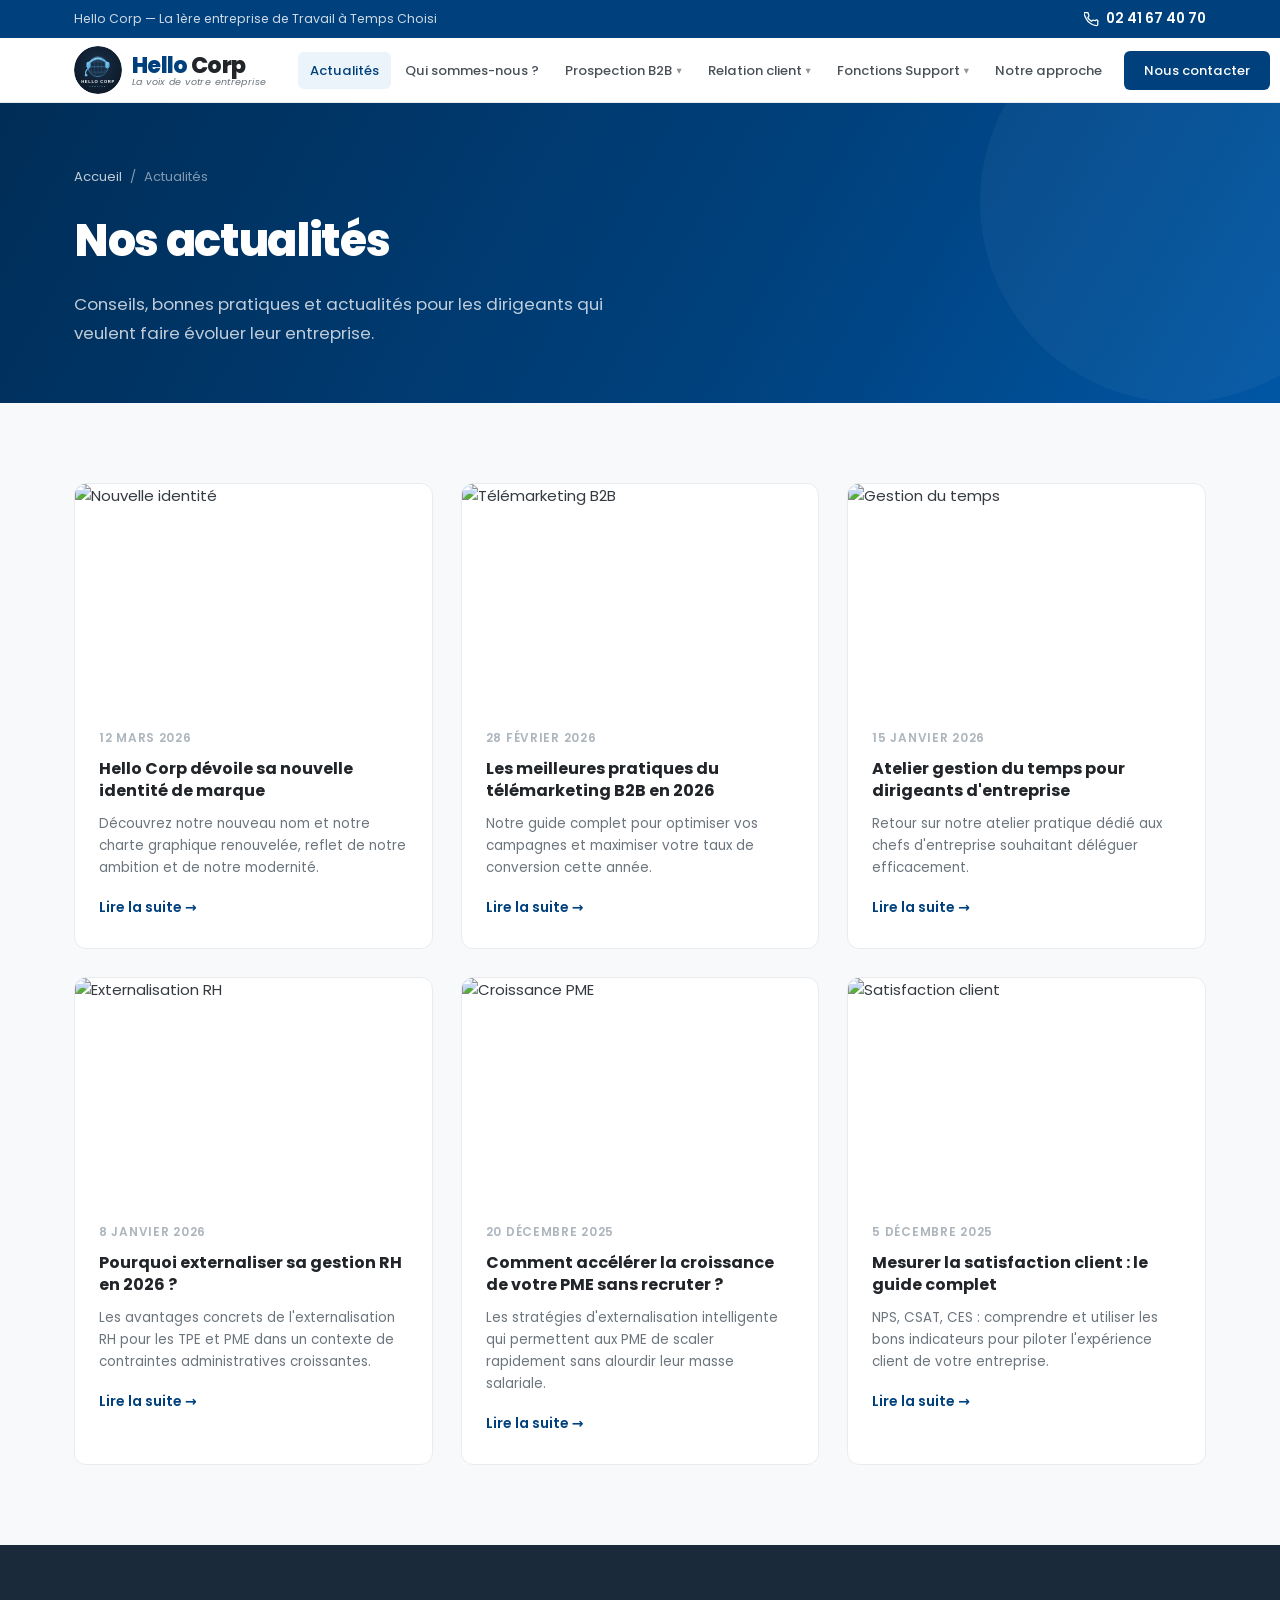
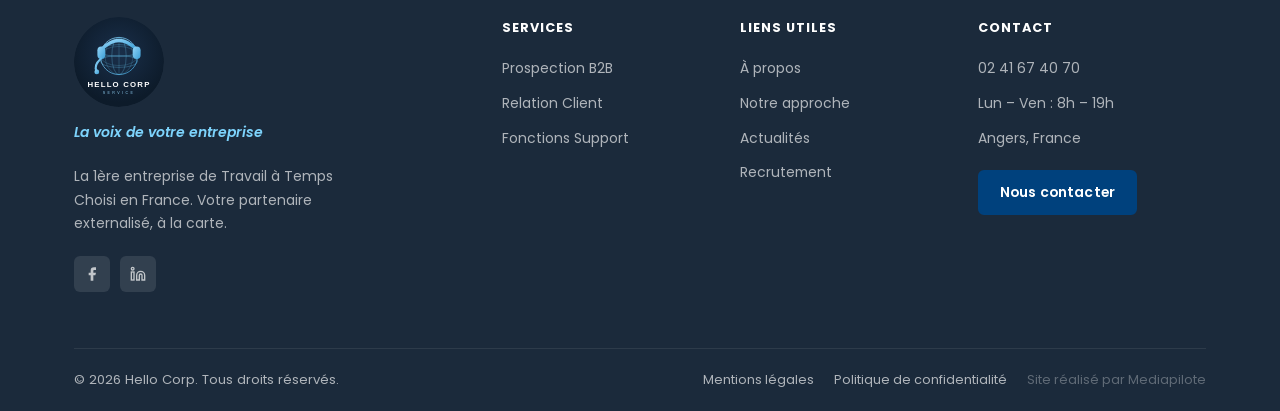
==== actualites.html @ 3def25ae "Add logo, favicon and slogan throughout the site" ====
<!DOCTYPE html>
<html lang="fr">
<head>
  <meta charset="UTF-8" /><meta name="viewport" content="width=device-width, initial-scale=1.0" />
  <title>Actualités — Hello Corp</title>
  <link rel="preconnect" href="https://fonts.googleapis.com" />
  <link rel="preconnect" href="https://fonts.gstatic.com" crossorigin />
  <link href="https://fonts.googleapis.com/css2?family=Poppins:wght@400;500;600;700;800&display=swap" rel="stylesheet" />
  <link rel="icon" href="assets/favicon.svg" type="image/svg+xml" />
  <link rel="stylesheet" href="style.css" /><link rel="stylesheet" href="pages.css" />
</head>
<body>
  <div id="nav-root"></div>

  <section class="page-hero">
    <div class="container">
      <div class="breadcrumb"><a href="index.html">Accueil</a> <span>/</span> <span>Actualités</span></div>
      <h1>Nos actualités</h1>
      <p>Conseils, bonnes pratiques et actualités pour les dirigeants qui veulent faire évoluer leur entreprise.</p>
    </div>
  </section>

  <section class="news-page">
    <div class="container">
      <div class="news-page-grid">

        <article class="news-card">
          <a href="#" class="news-card-img-wrap">
            <img src="https://images.unsplash.com/photo-1557804506-669a67965ba0?auto=format&fit=crop&w=630&h=400&q=80" alt="Nouvelle identité" />
          </a>
          <div class="news-card-body">
            <span class="news-date">12 mars 2026</span>
            <h3><a href="#">Hello Corp dévoile sa nouvelle identité de marque</a></h3>
            <p>Découvrez notre nouveau nom et notre charte graphique renouvelée, reflet de notre ambition et de notre modernité.</p>
            <a href="#" class="link-more">Lire la suite →</a>
          </div>
        </article>

        <article class="news-card">
          <a href="#" class="news-card-img-wrap">
            <img src="https://images.unsplash.com/photo-1556761175-4b46a572b786?auto=format&fit=crop&w=630&h=400&q=80" alt="Télémarketing B2B" />
          </a>
          <div class="news-card-body">
            <span class="news-date">28 février 2026</span>
            <h3><a href="#">Les meilleures pratiques du télémarketing B2B en 2026</a></h3>
            <p>Notre guide complet pour optimiser vos campagnes et maximiser votre taux de conversion cette année.</p>
            <a href="#" class="link-more">Lire la suite →</a>
          </div>
        </article>

        <article class="news-card">
          <a href="#" class="news-card-img-wrap">
            <img src="https://images.unsplash.com/photo-1434030216411-0b793f4b4173?auto=format&fit=crop&w=630&h=400&q=80" alt="Gestion du temps" />
          </a>
          <div class="news-card-body">
            <span class="news-date">15 janvier 2026</span>
            <h3><a href="#">Atelier gestion du temps pour dirigeants d'entreprise</a></h3>
            <p>Retour sur notre atelier pratique dédié aux chefs d'entreprise souhaitant déléguer efficacement.</p>
            <a href="#" class="link-more">Lire la suite →</a>
          </div>
        </article>

        <article class="news-card">
          <a href="#" class="news-card-img-wrap">
            <img src="https://images.unsplash.com/photo-1542744173-8e7e53415bb0?auto=format&fit=crop&w=630&h=400&q=80" alt="Externalisation RH" />
          </a>
          <div class="news-card-body">
            <span class="news-date">8 janvier 2026</span>
            <h3><a href="#">Pourquoi externaliser sa gestion RH en 2026 ?</a></h3>
            <p>Les avantages concrets de l'externalisation RH pour les TPE et PME dans un contexte de contraintes administratives croissantes.</p>
            <a href="#" class="link-more">Lire la suite →</a>
          </div>
        </article>

        <article class="news-card">
          <a href="#" class="news-card-img-wrap">
            <img src="https://images.unsplash.com/photo-1460925895917-afdab827c52f?auto=format&fit=crop&w=630&h=400&q=80" alt="Croissance PME" />
          </a>
          <div class="news-card-body">
            <span class="news-date">20 décembre 2025</span>
            <h3><a href="#">Comment accélérer la croissance de votre PME sans recruter ?</a></h3>
            <p>Les stratégies d'externalisation intelligente qui permettent aux PME de scaler rapidement sans alourdir leur masse salariale.</p>
            <a href="#" class="link-more">Lire la suite →</a>
          </div>
        </article>

        <article class="news-card">
          <a href="#" class="news-card-img-wrap">
            <img src="https://images.unsplash.com/photo-1551288049-bebda4e38f71?auto=format&fit=crop&w=630&h=400&q=80" alt="Satisfaction client" />
          </a>
          <div class="news-card-body">
            <span class="news-date">5 décembre 2025</span>
            <h3><a href="#">Mesurer la satisfaction client : le guide complet</a></h3>
            <p>NPS, CSAT, CES : comprendre et utiliser les bons indicateurs pour piloter l'expérience client de votre entreprise.</p>
            <a href="#" class="link-more">Lire la suite →</a>
          </div>
        </article>

      </div>
    </div>
  </section>

  <div id="footer-root"></div>
  <script src="shared.js"></script><script src="main.js"></script>
</body>
</html>
---- style.css ----
/* ============================================================
   RESET & BASE
   ============================================================ */
*, *::before, *::after { box-sizing: border-box; margin: 0; padding: 0; }

:root {
  --blue:        #00417D;
  --blue-light:  #0056A4;
  --blue-dark:   #002D57;
  --blue-bg:     #EBF3FB;
  --orange:      #E87722;
  --orange-light:#FFF3E8;
  --yellow:      #F5B800;
  --yellow-light:#FFFAEB;
  --white:       #FFFFFF;
  --gray-50:     #F8F9FA;
  --gray-100:    #F1F3F5;
  --gray-200:    #E9ECEF;
  --gray-300:    #DEE2E6;
  --gray-400:    #ADB5BD;
  --gray-500:    #6C757D;
  --gray-600:    #495057;
  --gray-700:    #343A40;
  --gray-900:    #212529;
  --footer-bg:   #1B2A3B;

  --font: 'Poppins', system-ui, -apple-system, sans-serif;
  --radius:  6px;
  --radius-lg: 12px;
  --shadow-sm: 0 2px 8px rgba(0,0,0,.08);
  --shadow-md: 0 4px 20px rgba(0,0,0,.10);
  --shadow-lg: 0 8px 32px rgba(0,0,0,.12);
  --transition: 0.22s ease;
}

html { scroll-behavior: smooth; }

body {
  font-family: var(--font);
  font-size: 15px;
  line-height: 1.65;
  color: var(--gray-700);
  background: var(--white);
  overflow-x: hidden;
}

a { text-decoration: none; color: inherit; }
ul { list-style: none; }
img { display: block; max-width: 100%; height: auto; }

.container {
  max-width: 1180px;
  margin: 0 auto;
  padding: 0 24px;
}

/* ============================================================
   BUTTONS
   ============================================================ */
.btn {
  display: inline-flex;
  align-items: center;
  justify-content: center;
  padding: 12px 28px;
  border-radius: var(--radius);
  font-family: var(--font);
  font-size: 0.9rem;
  font-weight: 600;
  border: 2px solid transparent;
  cursor: pointer;
  transition: all var(--transition);
  white-space: nowrap;
  letter-spacing: 0.01em;
}

.btn-primary {
  background: var(--blue);
  color: var(--white);
  border-color: var(--blue);
}
.btn-primary:hover {
  background: var(--blue-light);
  border-color: var(--blue-light);
  transform: translateY(-1px);
  box-shadow: 0 4px 16px rgba(0,65,125,.3);
}

.btn-outline {
  background: transparent;
  color: var(--blue);
  border-color: var(--blue);
}
.btn-outline:hover {
  background: var(--blue);
  color: var(--white);
}

.btn-full { width: 100%; }

.link-more {
  display: inline-flex;
  align-items: center;
  gap: 4px;
  font-size: 0.875rem;
  font-weight: 600;
  color: var(--blue);
  transition: gap var(--transition), color var(--transition);
}
.link-more:hover { gap: 8px; color: var(--blue-light); }

/* ============================================================
   SECTION COMMONS
   ============================================================ */
.section-header {
  text-align: center;
  margin-bottom: 56px;
}
.section-header h2 {
  font-size: clamp(1.6rem, 3.5vw, 2.2rem);
  font-weight: 700;
  color: var(--gray-900);
  margin-bottom: 12px;
  letter-spacing: -0.02em;
}
.section-header p {
  color: var(--gray-500);
  font-size: 1rem;
  max-width: 520px;
  margin: 0 auto;
}

.section-header--row {
  display: flex;
  align-items: center;
  justify-content: space-between;
  text-align: left;
  margin-bottom: 40px;
}
.section-header--row h2 { margin-bottom: 0; }

.section-tag {
  display: inline-block;
  font-size: 0.72rem;
  font-weight: 700;
  letter-spacing: 0.1em;
  text-transform: uppercase;
  color: var(--blue);
  background: var(--blue-bg);
  padding: 4px 12px;
  border-radius: 30px;
  margin-bottom: 12px;
}

/* ============================================================
   HEADER
   ============================================================ */
.header {
  position: sticky;
  top: 0;
  z-index: 1000;
  background: var(--white);
  box-shadow: 0 1px 0 var(--gray-200);
}

.header-top {
  background: var(--blue);
  padding: 8px 0;
}
.header-top-inner {
  display: flex;
  align-items: center;
  justify-content: space-between;
}
.header-tagline {
  font-size: 0.78rem;
  color: rgba(255,255,255,.8);
  font-weight: 400;
}
.header-phone {
  display: flex;
  align-items: center;
  gap: 7px;
  font-size: 0.85rem;
  font-weight: 600;
  color: var(--white);
  transition: opacity var(--transition);
}
.header-phone:hover { opacity: 0.85; }
.header-phone svg { width: 15px; height: 15px; }

.navbar { background: var(--white); }
.nav-inner {
  display: flex;
  align-items: center;
  height: 64px;
  gap: 32px;
}

.logo {
  font-size: 1.55rem;
  font-weight: 800;
  letter-spacing: -0.03em;
  flex-shrink: 0;
}
.logo-with-img { display: flex; align-items: center; gap: 10px; }
.logo-img { height: 48px; width: auto; border-radius: 50%; }
.logo-text { display: flex; flex-direction: column; line-height: 1.1; }
.logo-name { font-size: 1.4rem; font-weight: 800; letter-spacing: -0.03em; }
.logo-slogan { font-size: 0.6rem; color: var(--gray-500); letter-spacing: 0.04em; font-weight: 400; font-style: italic; }
.logo-add  { color: var(--blue); }
.logo-ecom { color: var(--gray-900); }

.nav-links {
  display: flex;
  align-items: center;
  gap: 2px;
  flex: 1;
}

.nav-links > li {
  position: relative;
}

.nav-links > li > a {
  display: flex;
  align-items: center;
  gap: 4px;
  padding: 8px 12px;
  font-size: 0.82rem;
  font-weight: 500;
  color: var(--gray-600);
  border-radius: var(--radius);
  transition: color var(--transition), background var(--transition);
  white-space: nowrap;
}
.nav-links > li > a:hover,
.nav-links > li:hover > a {
  color: var(--blue);
  background: var(--blue-bg);
}

.caret {
  font-size: 0.65rem;
  opacity: 0.6;
  display: inline-block;
  transition: transform var(--transition);
}

/* Dropdown — contrôlé par JS (.open) */
.dropdown {
  position: absolute;
  top: calc(100% + 8px);
  left: 0;
  background: var(--white);
  border: 1px solid var(--gray-200);
  border-radius: var(--radius-lg);
  box-shadow: var(--shadow-lg);
  min-width: 220px;
  padding: 8px 0;
  opacity: 0;
  visibility: hidden;
  transform: translateY(8px);
  transition: opacity var(--transition), transform var(--transition), visibility var(--transition);
  z-index: 200;
  pointer-events: none;
}

.has-dropdown.open .dropdown {
  opacity: 1;
  visibility: visible;
  transform: translateY(0);
  pointer-events: all;
}

.has-dropdown.open > a {
  color: var(--blue);
  background: var(--blue-bg);
}

.dropdown li a {
  display: block;
  padding: 10px 20px;
  font-size: 0.83rem;
  font-weight: 500;
  color: var(--gray-600);
  transition: color var(--transition), background var(--transition);
}
.dropdown li a:hover {
  color: var(--blue);
  background: var(--blue-bg);
}

.nav-cta {
  background: var(--blue) !important;
  color: var(--white) !important;
  padding: 9px 20px !important;
  border-radius: var(--radius) !important;
  margin-left: 8px;
}
.nav-cta:hover {
  background: var(--blue-light) !important;
  color: var(--white) !important;
}

.hamburger {
  display: none;
  flex-direction: column;
  gap: 5px;
  background: none;
  border: none;
  cursor: pointer;
  padding: 6px;
  margin-left: auto;
}
.hamburger span {
  display: block;
  width: 22px;
  height: 2px;
  background: var(--gray-700);
  border-radius: 2px;
  transition: all var(--transition);
}

/* ============================================================
   HERO
   ============================================================ */
.hero {
  position: relative;
  min-height: 520px;
  display: flex;
  align-items: center;
  overflow: hidden;
}

.hero-img {
  position: absolute;
  inset: 0;
  width: 100%;
  height: 100%;
  object-fit: cover;
  object-position: center top;
}

.hero-overlay {
  position: absolute;
  inset: 0;
  background: linear-gradient(
    105deg,
    rgba(0, 29, 58, 0.82) 0%,
    rgba(0, 65, 125, 0.72) 50%,
    rgba(0, 65, 125, 0.35) 100%
  );
}

.hero-content {
  position: relative;
  z-index: 1;
  padding: 80px 24px;
  max-width: 680px;
}
.hero-logo {
  width: 110px;
  height: 110px;
  border-radius: 50%;
  margin-bottom: 16px;
  filter: drop-shadow(0 0 24px rgba(96,184,224,0.45));
}
.hero-tagline {
  font-size: 1rem;
  font-weight: 600;
  color: #93d4f7;
  letter-spacing: 0.08em;
  text-transform: uppercase;
  margin-bottom: 12px;
  font-style: italic;
}

.hero-content h1 {
  font-size: clamp(2rem, 5vw, 3.2rem);
  font-weight: 800;
  color: var(--white);
  line-height: 1.15;
  margin-bottom: 20px;
  letter-spacing: -0.03em;
}
.hero-content h1 span {
  color: var(--yellow);
}

.hero-content p {
  font-size: 1.05rem;
  color: rgba(255,255,255,.82);
  line-height: 1.7;
  margin-bottom: 36px;
  max-width: 520px;
}

/* ============================================================
   SERVICES PRINCIPAUX — 3 colonnes
   ============================================================ */
.services-main {
  background: var(--white);
  padding: 72px 0;
  border-bottom: 1px solid var(--gray-200);
}

.services-main-grid {
  display: grid;
  grid-template-columns: repeat(3, 1fr);
  gap: 0;
  border: 1px solid var(--gray-200);
  border-radius: var(--radius-lg);
  overflow: hidden;
}

.service-main-card {
  padding: 40px 36px;
  background: var(--white);
  border-right: 1px solid var(--gray-200);
  transition: background var(--transition), box-shadow var(--transition);
}
.service-main-card:last-child { border-right: none; }
.service-main-card:hover { background: var(--gray-50); }

.service-main-icon {
  width: 60px;
  height: 60px;
  border-radius: 50%;
  display: flex;
  align-items: center;
  justify-content: center;
  margin-bottom: 20px;
}
.service-main-icon svg { width: 26px; height: 26px; }

.service-main-icon--blue  { background: var(--blue-bg);    color: var(--blue); }
.service-main-icon--orange{ background: var(--orange-light); color: var(--orange); }
.service-main-icon--yellow{ background: var(--yellow-light); color: #C59000; }

.service-main-card h3 {
  font-size: 1.15rem;
  font-weight: 700;
  color: var(--gray-900);
  margin-bottom: 10px;
}

.service-main-card p {
  font-size: 0.88rem;
  color: var(--gray-500);
  line-height: 1.7;
  margin-bottom: 20px;
}

/* ============================================================
   FONCTIONS SUPPORT — 6 cartes
   ============================================================ */
.support-section {
  background: var(--gray-50);
  padding: 80px 0;
}

.support-grid {
  display: grid;
  grid-template-columns: repeat(3, 1fr);
  gap: 24px;
}

.support-card {
  background: var(--white);
  border: 1px solid var(--gray-200);
  border-radius: var(--radius-lg);
  padding: 32px 28px;
  transition: all var(--transition);
}
.support-card:hover {
  border-color: var(--blue);
  box-shadow: var(--shadow-md);
  transform: translateY(-3px);
}

.support-icon {
  width: 48px;
  height: 48px;
  background: var(--blue-bg);
  border-radius: var(--radius);
  display: flex;
  align-items: center;
  justify-content: center;
  margin-bottom: 16px;
  color: var(--blue);
  transition: background var(--transition);
}
.support-card:hover .support-icon {
  background: var(--blue);
  color: var(--white);
}
.support-icon svg { width: 22px; height: 22px; }

.support-card h4 {
  font-size: 1rem;
  font-weight: 700;
  color: var(--gray-900);
  margin-bottom: 8px;
}

.support-card p {
  font-size: 0.85rem;
  color: var(--gray-500);
  line-height: 1.6;
  margin-bottom: 16px;
}

/* ============================================================
   STATS
   ============================================================ */
.stats-section {
  background: var(--blue);
  padding: 72px 0;
}

.stats-grid {
  display: grid;
  grid-template-columns: repeat(5, 1fr);
  gap: 1px;
  background: rgba(255,255,255,.15);
  border-radius: var(--radius-lg);
  overflow: hidden;
}

.stat-item {
  padding: 36px 20px;
  text-align: center;
  background: var(--blue);
  transition: background var(--transition);
}
.stat-item:hover { background: var(--blue-light); }

.stat-number {
  font-size: clamp(1.6rem, 3vw, 2.4rem);
  font-weight: 800;
  color: var(--white);
  letter-spacing: -0.03em;
  margin-bottom: 6px;
}

.stat-label {
  font-size: 0.78rem;
  color: rgba(255,255,255,.7);
  font-weight: 500;
  line-height: 1.4;
}

/* ============================================================
   APPROCHE + EXPERTISES
   ============================================================ */
.dual-section {
  background: var(--white);
  padding: 80px 0;
}

.dual-grid {
  display: grid;
  grid-template-columns: 1fr 1fr;
  gap: 40px;
}

.dual-card {
  border: 1px solid var(--gray-200);
  border-radius: var(--radius-lg);
  overflow: hidden;
  transition: box-shadow var(--transition);
}
.dual-card:hover { box-shadow: var(--shadow-lg); }

.dual-card-img {
  position: relative;
  height: 240px;
  overflow: hidden;
}
.dual-card-img img {
  width: 100%;
  height: 100%;
  object-fit: cover;
  transition: transform 0.5s ease;
}
.dual-card:hover .dual-card-img img { transform: scale(1.04); }
.dual-card-img-overlay {
  position: absolute;
  inset: 0;
  background: linear-gradient(to bottom, transparent 40%, rgba(0,29,58,.5) 100%);
}

.dual-card-body {
  padding: 36px 32px;
}

.dual-card-body h2 {
  font-size: 1.4rem;
  font-weight: 700;
  color: var(--gray-900);
  margin-bottom: 12px;
  letter-spacing: -0.02em;
}

.dual-card-body > p {
  font-size: 0.9rem;
  color: var(--gray-500);
  line-height: 1.7;
  margin-bottom: 24px;
}

.approach-list {
  margin-bottom: 28px;
  display: flex;
  flex-direction: column;
  gap: 10px;
}
.approach-list li {
  display: flex;
  align-items: flex-start;
  gap: 10px;
  font-size: 0.875rem;
  color: var(--gray-600);
  font-weight: 500;
}
.check {
  display: flex;
  align-items: center;
  justify-content: center;
  width: 20px;
  height: 20px;
  background: var(--blue);
  color: var(--white);
  border-radius: 50%;
  font-size: 0.65rem;
  font-weight: 700;
  flex-shrink: 0;
  margin-top: 1px;
}

/* ============================================================
   ACTUALITÉS
   ============================================================ */
.news-section {
  background: var(--gray-50);
  padding: 80px 0;
}

.news-grid {
  display: grid;
  grid-template-columns: repeat(3, 1fr);
  gap: 28px;
}

.news-card {
  background: var(--white);
  border-radius: var(--radius-lg);
  border: 1px solid var(--gray-200);
  overflow: hidden;
  transition: all var(--transition);
}
.news-card:hover {
  box-shadow: var(--shadow-lg);
  transform: translateY(-4px);
}

.news-card-img-wrap {
  display: block;
  overflow: hidden;
  height: 220px;
}
.news-card-img-wrap img {
  width: 100%;
  height: 100%;
  object-fit: cover;
  transition: transform 0.5s ease;
}
.news-card:hover .news-card-img-wrap img { transform: scale(1.05); }

.news-card-body {
  padding: 24px 24px 28px;
}

.news-date {
  font-size: 0.75rem;
  font-weight: 600;
  color: var(--gray-400);
  text-transform: uppercase;
  letter-spacing: 0.06em;
  display: block;
  margin-bottom: 10px;
}

.news-card-body h3 {
  font-size: 1rem;
  font-weight: 700;
  color: var(--gray-900);
  line-height: 1.4;
  margin-bottom: 10px;
}
.news-card-body h3 a:hover { color: var(--blue); }

.news-card-body p {
  font-size: 0.84rem;
  color: var(--gray-500);
  line-height: 1.65;
  margin-bottom: 16px;
}

/* ============================================================
   ILS NOUS FONT CONFIANCE
   ============================================================ */
.trust-section {
  background: var(--white);
  padding: 64px 0;
  border-top: 1px solid var(--gray-200);
  border-bottom: 1px solid var(--gray-200);
}

.trust-grid {
  display: flex;
  flex-wrap: wrap;
  justify-content: center;
  gap: 16px;
}

.trust-badge {
  padding: 12px 28px;
  border: 2px solid var(--gray-200);
  border-radius: 40px;
  font-size: 0.9rem;
  font-weight: 600;
  color: var(--gray-600);
  background: var(--gray-50);
  transition: all var(--transition);
}
.trust-badge:hover {
  border-color: var(--blue);
  color: var(--blue);
  background: var(--blue-bg);
}

/* ============================================================
   CONTACT
   ============================================================ */
.contact-section {
  background: var(--gray-50);
  padding: 80px 0;
}

.contact-grid {
  display: grid;
  grid-template-columns: 1fr 1.5fr;
  gap: 64px;
  align-items: start;
}

.contact-left h2 {
  font-size: 1.9rem;
  font-weight: 700;
  color: var(--gray-900);
  margin-bottom: 14px;
  letter-spacing: -0.02em;
}
.contact-left > p {
  font-size: 0.92rem;
  color: var(--gray-500);
  line-height: 1.7;
  margin-bottom: 36px;
}

.contact-info-list {
  display: flex;
  flex-direction: column;
  gap: 20px;
}

.contact-info-item {
  display: flex;
  align-items: flex-start;
  gap: 14px;
}

.contact-info-icon {
  width: 40px;
  height: 40px;
  background: var(--blue-bg);
  border-radius: var(--radius);
  display: flex;
  align-items: center;
  justify-content: center;
  color: var(--blue);
  flex-shrink: 0;
}
.contact-info-icon svg { width: 18px; height: 18px; }

.contact-info-item strong {
  display: block;
  font-size: 0.78rem;
  font-weight: 700;
  text-transform: uppercase;
  letter-spacing: 0.06em;
  color: var(--gray-400);
  margin-bottom: 2px;
}
.contact-info-item a,
.contact-info-item span {
  font-size: 0.95rem;
  color: var(--gray-700);
  font-weight: 500;
}
.contact-info-item a:hover { color: var(--blue); }

/* FORM */
.contact-form {
  background: var(--white);
  border: 1px solid var(--gray-200);
  border-radius: var(--radius-lg);
  padding: 40px 36px;
  box-shadow: var(--shadow-sm);
}

.form-row {
  display: grid;
  grid-template-columns: 1fr 1fr;
  gap: 16px;
}

.form-group {
  display: flex;
  flex-direction: column;
  gap: 6px;
  margin-bottom: 18px;
}

.form-group label {
  font-size: 0.82rem;
  font-weight: 600;
  color: var(--gray-700);
}

.form-group input,
.form-group select,
.form-group textarea {
  padding: 11px 14px;
  border: 1.5px solid var(--gray-200);
  border-radius: var(--radius);
  font-family: var(--font);
  font-size: 0.9rem;
  color: var(--gray-700);
  background: var(--white);
  outline: none;
  transition: border-color var(--transition), box-shadow var(--transition);
}
.form-group input:focus,
.form-group select:focus,
.form-group textarea:focus {
  border-color: var(--blue);
  box-shadow: 0 0 0 3px rgba(0,65,125,.08);
}
.form-group input::placeholder,
.form-group textarea::placeholder { color: var(--gray-400); }
.form-group textarea { resize: vertical; min-height: 110px; }

/* ============================================================
   FOOTER
   ============================================================ */
.footer {
  background: var(--footer-bg);
  padding: 72px 0 0;
  color: rgba(255,255,255,.65);
}

.footer-grid {
  display: grid;
  grid-template-columns: 2fr 1fr 1fr 1.2fr;
  gap: 48px;
  margin-bottom: 56px;
}

.footer-logo {
  font-size: 1.5rem;
  font-weight: 800;
  letter-spacing: -0.03em;
  margin-bottom: 14px;
}
.footer-logo-img { height: 90px; width: auto; border-radius: 50%; margin-bottom: 10px; }
.footer-slogan { font-size: 1rem; font-weight: 600; color: #7dd3fc; margin-bottom: 6px; font-style: italic; }
.footer .logo-add  { color: #5BA4E0; }
.footer .logo-ecom { color: var(--white); }

.footer-brand p {
  font-size: 0.875rem;
  line-height: 1.7;
  margin-bottom: 20px;
  max-width: 260px;
}

.footer-social {
  display: flex;
  gap: 10px;
}
.footer-social a {
  width: 36px; height: 36px;
  background: rgba(255,255,255,.1);
  border-radius: var(--radius);
  display: flex;
  align-items: center;
  justify-content: center;
  color: rgba(255,255,255,.7);
  transition: all var(--transition);
}
.footer-social a:hover {
  background: var(--blue);
  color: var(--white);
}
.footer-social svg { width: 16px; height: 16px; }

.footer-col h4 {
  font-size: 0.8rem;
  font-weight: 700;
  text-transform: uppercase;
  letter-spacing: 0.08em;
  color: var(--white);
  margin-bottom: 18px;
}
.footer-col ul {
  display: flex;
  flex-direction: column;
  gap: 10px;
}
.footer-col a,
.footer-col span {
  font-size: 0.87rem;
  transition: color var(--transition);
}
.footer-col a:hover { color: var(--white); }

.footer-btn {
  margin-top: 20px;
  font-size: 0.82rem;
  padding: 9px 20px;
}

.footer-bottom {
  border-top: 1px solid rgba(255,255,255,.08);
  padding: 20px 0;
  display: flex;
  align-items: center;
  justify-content: space-between;
  gap: 16px;
  flex-wrap: wrap;
}
.footer-bottom p { font-size: 0.82rem; }

.footer-legal {
  display: flex;
  align-items: center;
  gap: 20px;
  font-size: 0.8rem;
}
.footer-legal a:hover { color: var(--white); }
.footer-legal span { color: rgba(255,255,255,.3); }

/* ============================================================
   ANIMATIONS
   ============================================================ */
.reveal {
  opacity: 0;
  transform: translateY(24px);
  transition: opacity 0.55s ease, transform 0.55s ease;
}
.reveal.in {
  opacity: 1;
  transform: translateY(0);
}

/* ============================================================
   RESPONSIVE
   ============================================================ */
@media (max-width: 1024px) {
  .stats-grid { grid-template-columns: repeat(3, 1fr); }
  .footer-grid { grid-template-columns: 1fr 1fr; gap: 32px; }
}

@media (max-width: 900px) {
  .dual-grid { grid-template-columns: 1fr; }
  .contact-grid { grid-template-columns: 1fr; gap: 40px; }
}

@media (max-width: 768px) {
  /* Mobile nav */
  .nav-links {
    display: none;
    position: absolute;
    top: 100%;
    left: 0; right: 0;
    background: var(--white);
    flex-direction: column;
    align-items: flex-start;
    padding: 16px 0;
    border-top: 1px solid var(--gray-200);
    box-shadow: var(--shadow-lg);
    gap: 0;
  }
  .nav-links.open { display: flex; }
  .nav-links > li { width: 100%; }
  .nav-links > li > a { border-radius: 0; padding: 12px 24px; font-size: 0.9rem; }
  .nav-cta { border-radius: 0 !important; margin-left: 0 !important; width: 100%; }
  /* Dropdown mobile — accordion */
  .dropdown {
    position: static;
    opacity: 1;
    visibility: visible;
    transform: none;
    box-shadow: none;
    border: none;
    border-top: 1px solid var(--gray-100);
    border-radius: 0;
    padding: 0;
    max-height: 0;
    overflow: hidden;
    pointer-events: none;
    transition: max-height 0.3s ease;
  }
  .has-dropdown.open .dropdown {
    max-height: 400px;
    pointer-events: all;
  }
  .dropdown li a {
    padding: 10px 24px 10px 44px;
    font-size: 0.85rem;
    background: var(--gray-50);
  }
  .dropdown li a:hover { background: var(--blue-bg); }
  .hamburger { display: flex; }
  .navbar { position: relative; }

  .hero-content h1 { font-size: 2rem; }
  .services-main-grid { grid-template-columns: 1fr; }
  .service-main-card { border-right: none; border-bottom: 1px solid var(--gray-200); }
  .service-main-card:last-child { border-bottom: none; }
  .support-grid { grid-template-columns: 1fr 1fr; }
  .news-grid { grid-template-columns: 1fr; }
  .stats-grid { grid-template-columns: 1fr 1fr; }
  .form-row { grid-template-columns: 1fr; }
  .contact-form { padding: 28px 20px; }
  .footer-grid { grid-template-columns: 1fr; }
  .footer-bottom { flex-direction: column; text-align: center; }
  .section-header--row { flex-direction: column; align-items: flex-start; gap: 8px; }
  .header-top-inner { flex-direction: column; gap: 4px; text-align: center; }
}

@media (max-width: 480px) {
  .support-grid { grid-template-columns: 1fr; }
  .stats-grid { grid-template-columns: 1fr; }
  .hero-content h1 { font-size: 1.75rem; }
}
---- pages.css ----
/* ============================================================
   STYLES COMMUNS AUX PAGES INTERNES
   ============================================================ */

/* Breadcrumb */
.breadcrumb {
  font-size: 0.82rem;
  color: rgba(255,255,255,.6);
  margin-bottom: 16px;
  display: flex;
  align-items: center;
  gap: 8px;
  flex-wrap: wrap;
}
.breadcrumb a { color: rgba(255,255,255,.75); transition: color .2s; }
.breadcrumb a:hover { color: #fff; }
.breadcrumb span { color: rgba(255,255,255,.5); }

/* Page Hero */
.page-hero {
  background: linear-gradient(120deg, #002D57 0%, #00417D 60%, #0056A4 100%);
  padding: 64px 0 56px;
  position: relative;
  overflow: hidden;
}
.page-hero::after {
  content: '';
  position: absolute;
  right: -100px; top: -100px;
  width: 400px; height: 400px;
  border-radius: 50%;
  background: rgba(255,255,255,.04);
}
.page-hero h1 {
  font-size: clamp(1.8rem, 4vw, 2.8rem);
  font-weight: 800;
  color: #fff;
  letter-spacing: -0.03em;
  margin-bottom: 12px;
}
.page-hero p {
  font-size: 1.05rem;
  color: rgba(255,255,255,.75);
  max-width: 580px;
  line-height: 1.7;
}

/* Service detail sections */
.service-detail {
  padding: 80px 0;
  border-bottom: 1px solid var(--gray-200);
}
.service-detail:nth-child(even) { background: var(--gray-50); }
.service-detail:last-of-type { border-bottom: none; }

.service-detail-grid {
  display: grid;
  grid-template-columns: 1fr 1fr;
  gap: 64px;
  align-items: center;
}
.service-detail-grid.reverse { direction: rtl; }
.service-detail-grid.reverse > * { direction: ltr; }

.service-detail-img {
  border-radius: var(--radius-lg);
  overflow: hidden;
  box-shadow: var(--shadow-lg);
  height: 320px;
}
.service-detail-img img {
  width: 100%;
  height: 100%;
  object-fit: cover;
}

.service-detail-tag {
  display: inline-flex;
  align-items: center;
  gap: 6px;
  font-size: 0.72rem;
  font-weight: 700;
  letter-spacing: 0.1em;
  text-transform: uppercase;
  color: var(--blue);
  background: var(--blue-bg);
  padding: 4px 12px;
  border-radius: 30px;
  margin-bottom: 14px;
}

.service-detail-body h2 {
  font-size: clamp(1.4rem, 3vw, 1.9rem);
  font-weight: 700;
  color: var(--gray-900);
  margin-bottom: 14px;
  letter-spacing: -0.02em;
}
.service-detail-body > p {
  color: var(--gray-500);
  line-height: 1.75;
  font-size: 0.95rem;
  margin-bottom: 24px;
}

.benefits-list {
  display: flex;
  flex-direction: column;
  gap: 12px;
  margin-bottom: 28px;
}
.benefit-item {
  display: flex;
  align-items: flex-start;
  gap: 12px;
}
.benefit-check {
  width: 22px; height: 22px;
  background: var(--blue);
  color: #fff;
  border-radius: 50%;
  display: flex;
  align-items: center;
  justify-content: center;
  font-size: 0.65rem;
  font-weight: 700;
  flex-shrink: 0;
  margin-top: 1px;
}
.benefit-item span {
  font-size: 0.9rem;
  color: var(--gray-600);
  font-weight: 500;
  line-height: 1.5;
}

/* Page CTA */
.page-cta {
  background: var(--blue);
  padding: 72px 0;
  text-align: center;
}
.page-cta h2 {
  font-size: clamp(1.6rem, 3vw, 2.2rem);
  font-weight: 800;
  color: #fff;
  margin-bottom: 12px;
  letter-spacing: -0.02em;
}
.page-cta p {
  color: rgba(255,255,255,.75);
  font-size: 1rem;
  margin-bottom: 32px;
}
.page-cta .cta-actions {
  display: flex;
  justify-content: center;
  gap: 16px;
  flex-wrap: wrap;
}

/* Who we are page */
.about-section { padding: 80px 0; }
.about-grid {
  display: grid;
  grid-template-columns: 1fr 1fr;
  gap: 64px;
  align-items: center;
}
.about-img {
  border-radius: var(--radius-lg);
  overflow: hidden;
  height: 420px;
  box-shadow: var(--shadow-lg);
}
.about-img img { width: 100%; height: 100%; object-fit: cover; }

.values-grid {
  display: grid;
  grid-template-columns: 1fr 1fr;
  gap: 24px;
  margin-top: 64px;
}
.value-card {
  background: var(--white);
  border: 1px solid var(--gray-200);
  border-radius: var(--radius-lg);
  padding: 28px;
  transition: all .22s ease;
}
.value-card:hover { box-shadow: var(--shadow-md); transform: translateY(-3px); border-color: var(--blue); }
.value-icon { font-size: 2rem; margin-bottom: 12px; }
.value-card h3 { font-size: 1rem; font-weight: 700; color: var(--gray-900); margin-bottom: 8px; }
.value-card p { font-size: 0.875rem; color: var(--gray-500); line-height: 1.6; }

/* News page */
.news-page { padding: 80px 0; background: var(--gray-50); }
.news-page-grid {
  display: grid;
  grid-template-columns: repeat(3, 1fr);
  gap: 28px;
}

/* Responsive */
@media (max-width: 900px) {
  .service-detail-grid,
  .service-detail-grid.reverse,
  .about-grid { grid-template-columns: 1fr; direction: ltr; gap: 36px; }
  .service-detail-img { height: 240px; }
}
@media (max-width: 768px) {
  .news-page-grid { grid-template-columns: 1fr; }
  .values-grid { grid-template-columns: 1fr; }
  .page-cta .cta-actions { flex-direction: column; align-items: center; }
}
@media (max-width: 480px) {
  .news-page-grid { grid-template-columns: 1fr; }
}
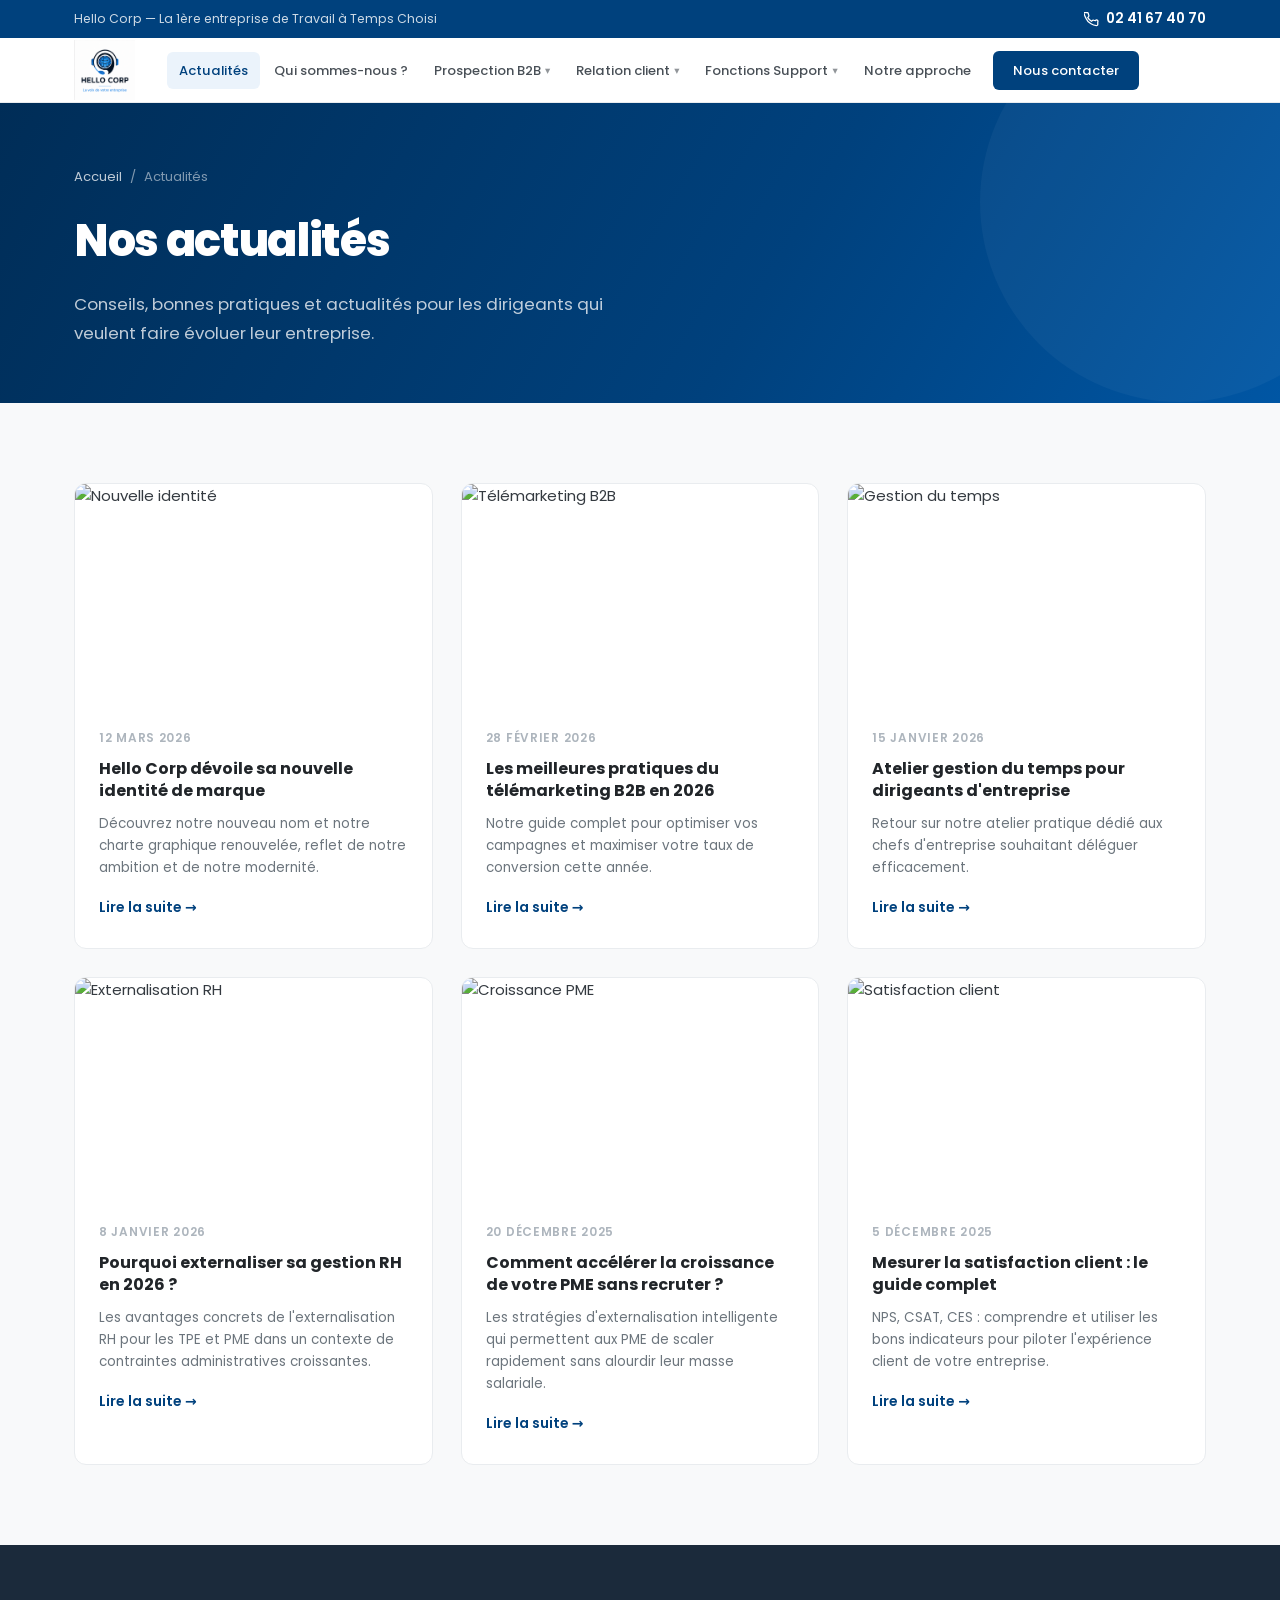
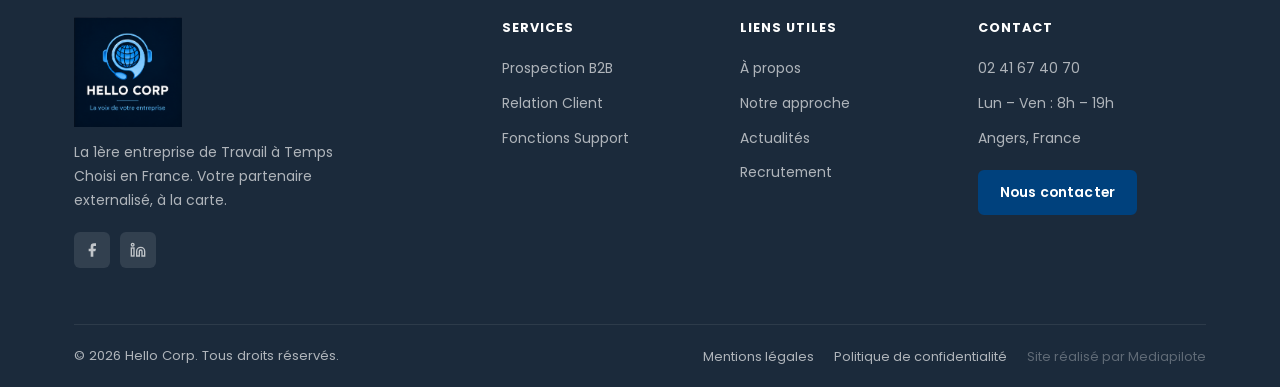
==== commit 9d7995ba: "Use real logo images throughout the site" ====
--- a/actualites.html
+++ b/actualites.html
@@ -6,7 +6,7 @@
   <link rel="preconnect" href="https://fonts.googleapis.com" />
   <link rel="preconnect" href="https://fonts.gstatic.com" crossorigin />
   <link href="https://fonts.googleapis.com/css2?family=Poppins:wght@400;500;600;700;800&display=swap" rel="stylesheet" />
-  <link rel="icon" href="assets/favicon.svg" type="image/svg+xml" />
+  <link rel="icon" href="assets/images/logo.png" type="image/png" />
   <link rel="stylesheet" href="style.css" /><link rel="stylesheet" href="pages.css" />
 </head>
 <body>
--- a/style.css
+++ b/style.css
@@ -202,11 +202,8 @@
   letter-spacing: -0.03em;
   flex-shrink: 0;
 }
-.logo-with-img { display: flex; align-items: center; gap: 10px; }
-.logo-img { height: 48px; width: auto; border-radius: 50%; }
-.logo-text { display: flex; flex-direction: column; line-height: 1.1; }
-.logo-name { font-size: 1.4rem; font-weight: 800; letter-spacing: -0.03em; }
-.logo-slogan { font-size: 0.6rem; color: var(--gray-500); letter-spacing: 0.04em; font-weight: 400; font-style: italic; }
+.logo-with-img { display: flex; align-items: center; }
+.logo-img { height: 60px; width: auto; }
 .logo-add  { color: var(--blue); }
 .logo-ecom { color: var(--gray-900); }
 
@@ -359,11 +356,10 @@
   max-width: 680px;
 }
 .hero-logo {
-  width: 110px;
-  height: 110px;
-  border-radius: 50%;
+  width: 130px;
+  height: auto;
   margin-bottom: 16px;
-  filter: drop-shadow(0 0 24px rgba(96,184,224,0.45));
+  filter: drop-shadow(0 0 24px rgba(96,184,224,0.5));
 }
 .hero-tagline {
   font-size: 1rem;
@@ -884,7 +880,7 @@
   letter-spacing: -0.03em;
   margin-bottom: 14px;
 }
-.footer-logo-img { height: 90px; width: auto; border-radius: 50%; margin-bottom: 10px; }
+.footer-logo-img { height: 110px; width: auto; margin-bottom: 10px; }
 .footer-slogan { font-size: 1rem; font-weight: 600; color: #7dd3fc; margin-bottom: 6px; font-style: italic; }
 .footer .logo-add  { color: #5BA4E0; }
 .footer .logo-ecom { color: var(--white); }
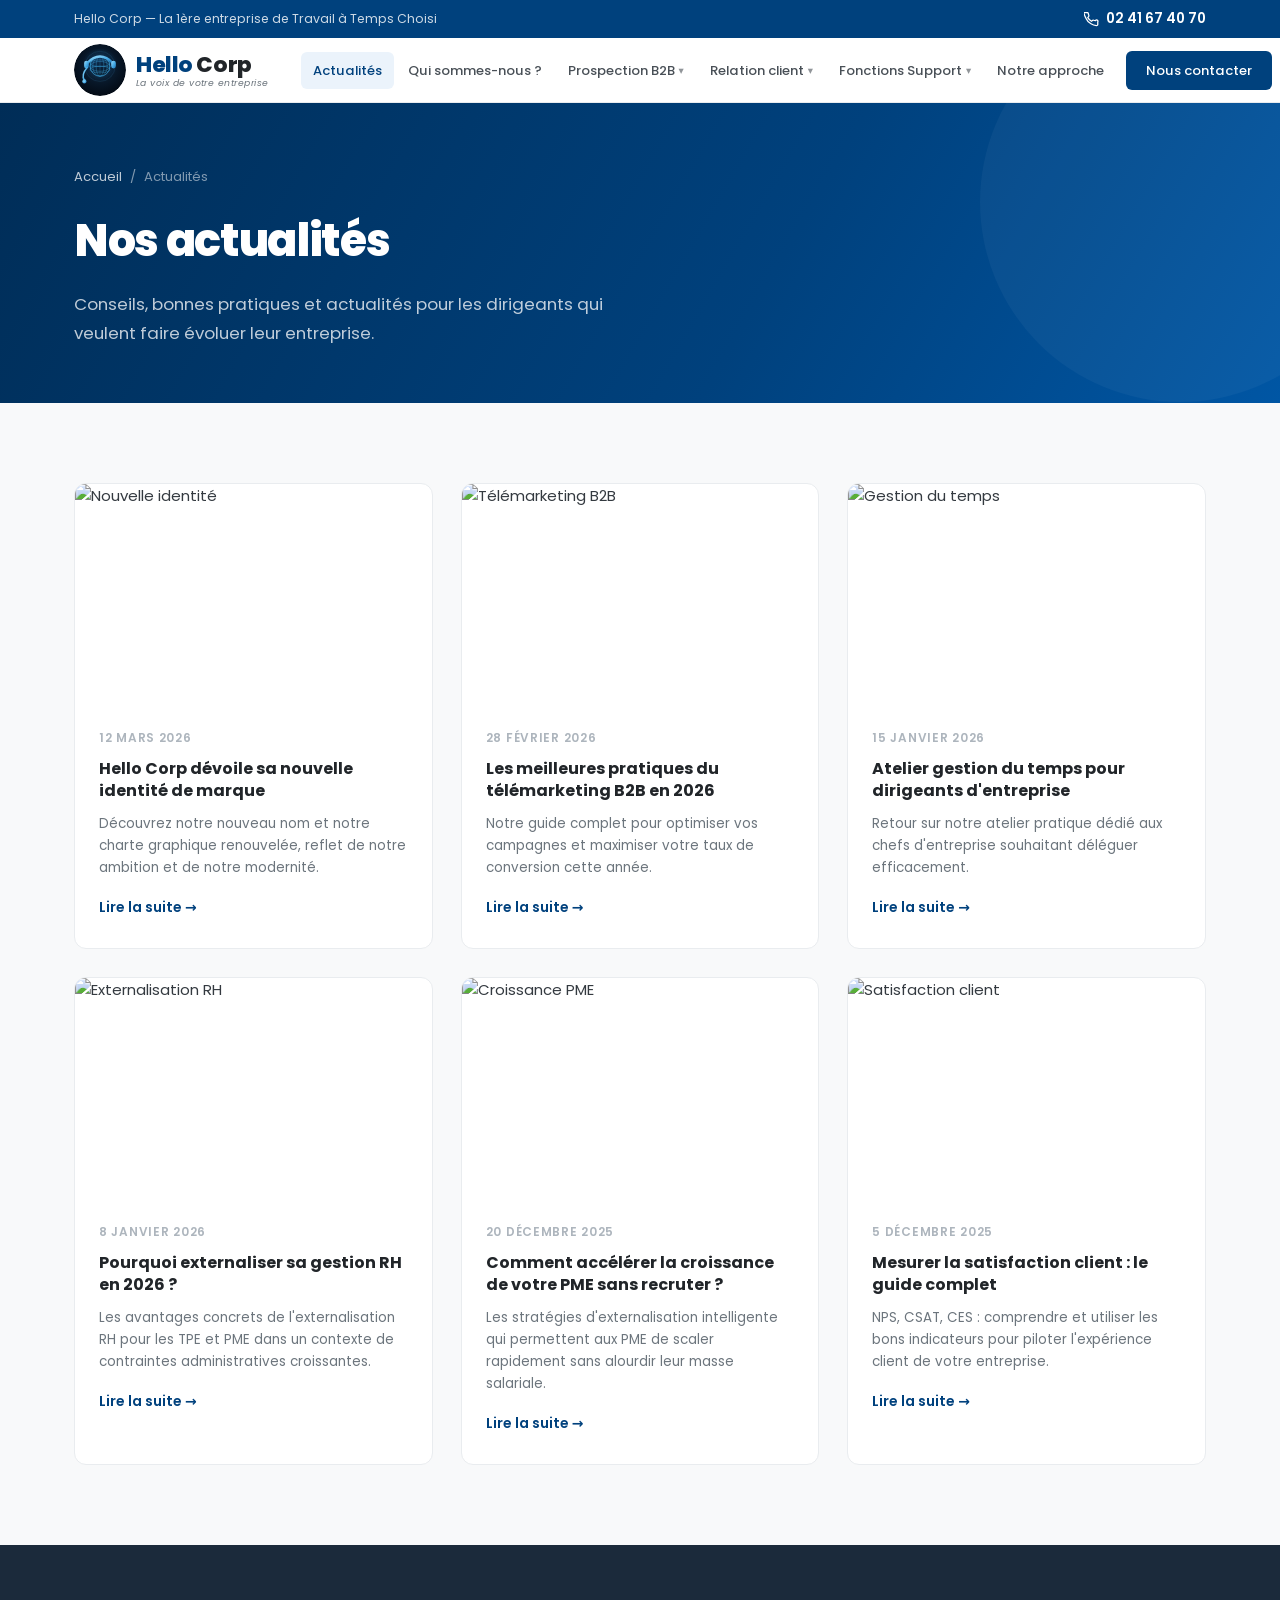
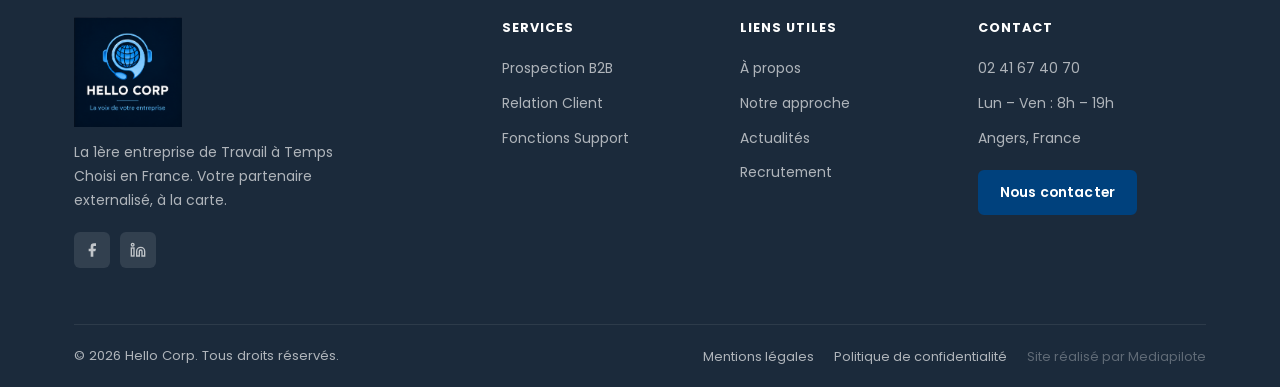
==== commit 0d5289c8: "Replace logo with clean SVG icon in navbar and favicon" ====
--- a/actualites.html
+++ b/actualites.html
@@ -6,7 +6,7 @@
   <link rel="preconnect" href="https://fonts.googleapis.com" />
   <link rel="preconnect" href="https://fonts.gstatic.com" crossorigin />
   <link href="https://fonts.googleapis.com/css2?family=Poppins:wght@400;500;600;700;800&display=swap" rel="stylesheet" />
-  <link rel="icon" href="assets/images/logo.png" type="image/png" />
+  <link rel="icon" href="assets/icon.svg" type="image/svg+xml" />
   <link rel="stylesheet" href="style.css" /><link rel="stylesheet" href="pages.css" />
 </head>
 <body>
--- a/style.css
+++ b/style.css
@@ -202,8 +202,11 @@
   letter-spacing: -0.03em;
   flex-shrink: 0;
 }
-.logo-with-img { display: flex; align-items: center; }
-.logo-img { height: 60px; width: auto; }
+.logo-with-img { display: flex; align-items: center; gap: 10px; text-decoration: none; }
+.logo-img { height: 52px; width: 52px; border-radius: 50%; flex-shrink: 0; }
+.logo-text { display: flex; flex-direction: column; line-height: 1.1; }
+.logo-name { font-size: 1.35rem; font-weight: 800; letter-spacing: -0.02em; }
+.logo-slogan { font-size: 0.58rem; color: var(--gray-500); letter-spacing: 0.05em; font-weight: 400; font-style: italic; margin-top: 1px; }
 .logo-add  { color: var(--blue); }
 .logo-ecom { color: var(--gray-900); }
 
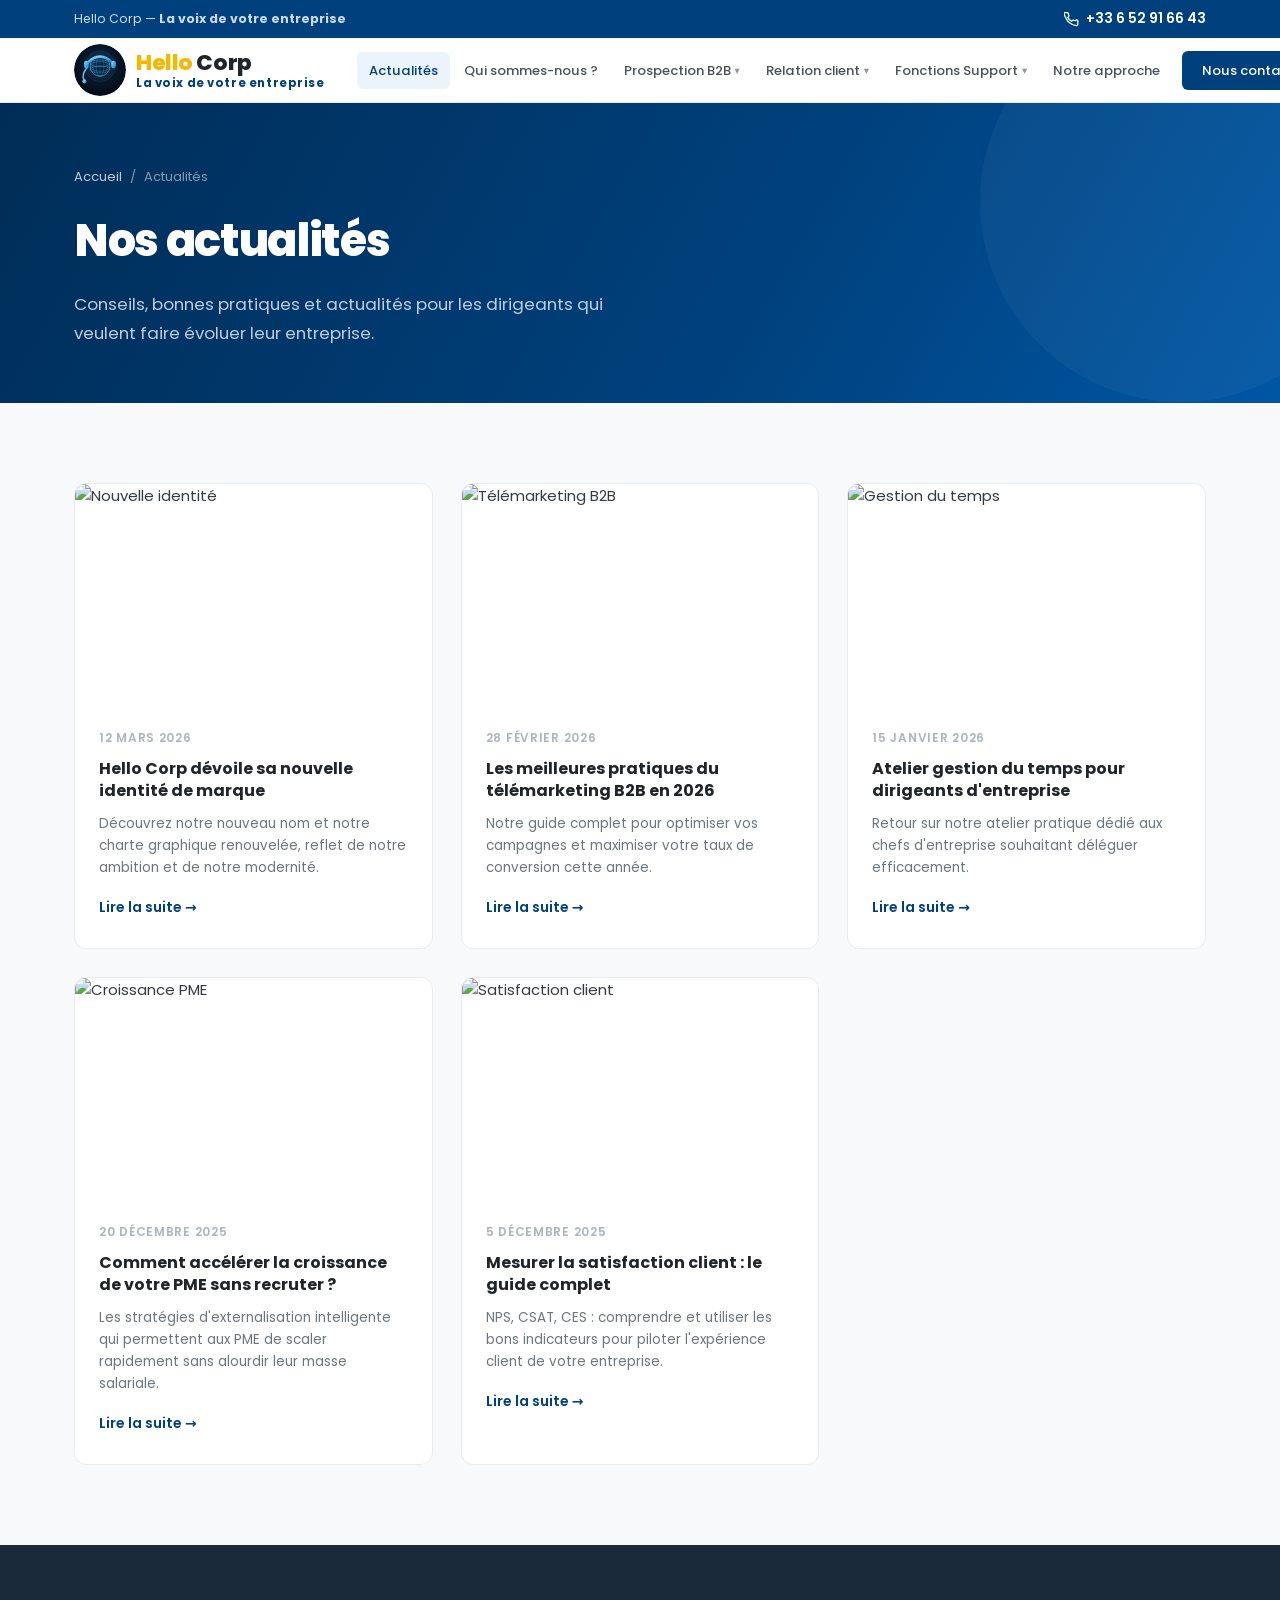
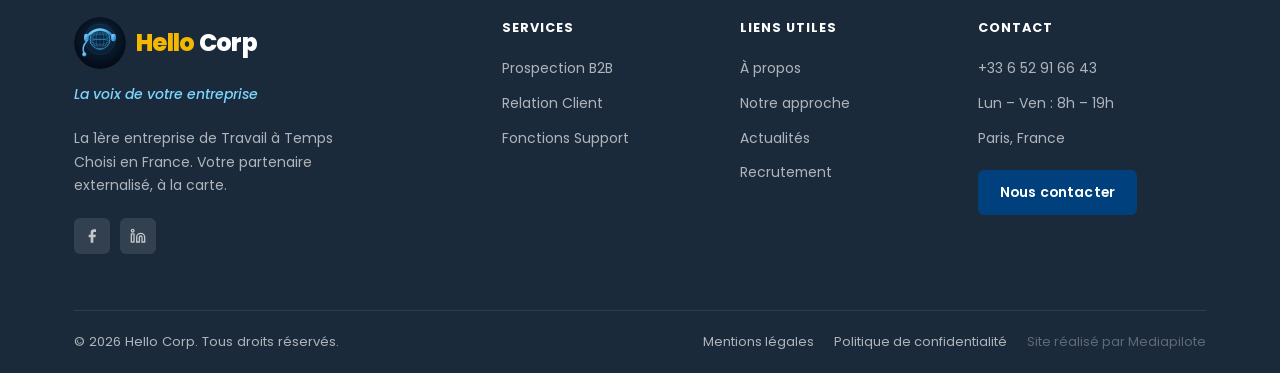
==== commit 4c4efd7f: "Apply requested Hello Corp website updates" ====
--- a/actualites.html
+++ b/actualites.html
@@ -24,75 +24,63 @@
     <div class="container">
       <div class="news-page-grid">
 
-        <article class="news-card">
-          <a href="#" class="news-card-img-wrap">
+        <article class="news-card" id="nouvelle-identite">
+          <a href="#nouvelle-identite" class="news-card-img-wrap">
             <img src="https://images.unsplash.com/photo-1557804506-669a67965ba0?auto=format&fit=crop&w=630&h=400&q=80" alt="Nouvelle identité" />
           </a>
           <div class="news-card-body">
             <span class="news-date">12 mars 2026</span>
-            <h3><a href="#">Hello Corp dévoile sa nouvelle identité de marque</a></h3>
+            <h3><a href="#nouvelle-identite">Hello Corp dévoile sa nouvelle identité de marque</a></h3>
             <p>Découvrez notre nouveau nom et notre charte graphique renouvelée, reflet de notre ambition et de notre modernité.</p>
-            <a href="#" class="link-more">Lire la suite →</a>
+            <a href="#nouvelle-identite" class="link-more">Lire la suite →</a>
           </div>
         </article>
 
-        <article class="news-card">
-          <a href="#" class="news-card-img-wrap">
+        <article class="news-card" id="telemarketing-b2b-2026">
+          <a href="#telemarketing-b2b-2026" class="news-card-img-wrap">
             <img src="https://images.unsplash.com/photo-1556761175-4b46a572b786?auto=format&fit=crop&w=630&h=400&q=80" alt="Télémarketing B2B" />
           </a>
           <div class="news-card-body">
             <span class="news-date">28 février 2026</span>
-            <h3><a href="#">Les meilleures pratiques du télémarketing B2B en 2026</a></h3>
+            <h3><a href="#telemarketing-b2b-2026">Les meilleures pratiques du télémarketing B2B en 2026</a></h3>
             <p>Notre guide complet pour optimiser vos campagnes et maximiser votre taux de conversion cette année.</p>
-            <a href="#" class="link-more">Lire la suite →</a>
+            <a href="#telemarketing-b2b-2026" class="link-more">Lire la suite →</a>
           </div>
         </article>
 
-        <article class="news-card">
-          <a href="#" class="news-card-img-wrap">
+        <article class="news-card" id="atelier-gestion-du-temps">
+          <a href="#atelier-gestion-du-temps" class="news-card-img-wrap">
             <img src="https://images.unsplash.com/photo-1434030216411-0b793f4b4173?auto=format&fit=crop&w=630&h=400&q=80" alt="Gestion du temps" />
           </a>
           <div class="news-card-body">
             <span class="news-date">15 janvier 2026</span>
-            <h3><a href="#">Atelier gestion du temps pour dirigeants d'entreprise</a></h3>
+            <h3><a href="#atelier-gestion-du-temps">Atelier gestion du temps pour dirigeants d'entreprise</a></h3>
             <p>Retour sur notre atelier pratique dédié aux chefs d'entreprise souhaitant déléguer efficacement.</p>
-            <a href="#" class="link-more">Lire la suite →</a>
+            <a href="#atelier-gestion-du-temps" class="link-more">Lire la suite →</a>
           </div>
         </article>
 
-        <article class="news-card">
-          <a href="#" class="news-card-img-wrap">
-            <img src="https://images.unsplash.com/photo-1542744173-8e7e53415bb0?auto=format&fit=crop&w=630&h=400&q=80" alt="Externalisation RH" />
-          </a>
-          <div class="news-card-body">
-            <span class="news-date">8 janvier 2026</span>
-            <h3><a href="#">Pourquoi externaliser sa gestion RH en 2026 ?</a></h3>
-            <p>Les avantages concrets de l'externalisation RH pour les TPE et PME dans un contexte de contraintes administratives croissantes.</p>
-            <a href="#" class="link-more">Lire la suite →</a>
-          </div>
-        </article>
-
-        <article class="news-card">
-          <a href="#" class="news-card-img-wrap">
+        <article class="news-card" id="croissance-pme">
+          <a href="#croissance-pme" class="news-card-img-wrap">
             <img src="https://images.unsplash.com/photo-1460925895917-afdab827c52f?auto=format&fit=crop&w=630&h=400&q=80" alt="Croissance PME" />
           </a>
           <div class="news-card-body">
             <span class="news-date">20 décembre 2025</span>
-            <h3><a href="#">Comment accélérer la croissance de votre PME sans recruter ?</a></h3>
+            <h3><a href="#croissance-pme">Comment accélérer la croissance de votre PME sans recruter ?</a></h3>
             <p>Les stratégies d'externalisation intelligente qui permettent aux PME de scaler rapidement sans alourdir leur masse salariale.</p>
-            <a href="#" class="link-more">Lire la suite →</a>
+            <a href="#croissance-pme" class="link-more">Lire la suite →</a>
           </div>
         </article>
 
-        <article class="news-card">
-          <a href="#" class="news-card-img-wrap">
+        <article class="news-card" id="satisfaction-client">
+          <a href="#satisfaction-client" class="news-card-img-wrap">
             <img src="https://images.unsplash.com/photo-1551288049-bebda4e38f71?auto=format&fit=crop&w=630&h=400&q=80" alt="Satisfaction client" />
           </a>
           <div class="news-card-body">
             <span class="news-date">5 décembre 2025</span>
-            <h3><a href="#">Mesurer la satisfaction client : le guide complet</a></h3>
+            <h3><a href="#satisfaction-client">Mesurer la satisfaction client : le guide complet</a></h3>
             <p>NPS, CSAT, CES : comprendre et utiliser les bons indicateurs pour piloter l'expérience client de votre entreprise.</p>
-            <a href="#" class="link-more">Lire la suite →</a>
+            <a href="#satisfaction-client" class="link-more">Lire la suite →</a>
           </div>
         </article>
 
--- a/style.css
+++ b/style.css
@@ -206,8 +206,8 @@
 .logo-img { height: 52px; width: 52px; border-radius: 50%; flex-shrink: 0; }
 .logo-text { display: flex; flex-direction: column; line-height: 1.1; }
 .logo-name { font-size: 1.35rem; font-weight: 800; letter-spacing: -0.02em; }
-.logo-slogan { font-size: 0.58rem; color: var(--gray-500); letter-spacing: 0.05em; font-weight: 400; font-style: italic; margin-top: 1px; }
-.logo-add  { color: var(--blue); }
+.logo-slogan { font-size: 0.72rem; color: var(--blue); letter-spacing: 0.05em; font-weight: 700; margin-top: 2px; }
+.logo-add  { color: var(--yellow); }
 .logo-ecom { color: var(--gray-900); }
 
 .nav-links {
@@ -374,6 +374,56 @@
   font-style: italic;
 }
 
+.hero-badge {
+  display: inline-block;
+  background: rgba(255,255,255,0.15);
+  border: 1px solid rgba(255,255,255,0.3);
+  color: #fff;
+  font-size: 0.8rem;
+  font-weight: 600;
+  letter-spacing: 0.06em;
+  padding: 6px 16px;
+  border-radius: 50px;
+  margin-bottom: 20px;
+  backdrop-filter: blur(6px);
+}
+.hero-actions {
+  display: flex;
+  gap: 14px;
+  flex-wrap: wrap;
+  margin-top: 8px;
+}
+.btn-outline-white {
+  background: transparent;
+  border: 2px solid rgba(255,255,255,0.7);
+  color: #fff;
+  padding: 12px 24px;
+  border-radius: 6px;
+  font-weight: 600;
+  font-size: 0.95rem;
+  transition: background 0.2s, border-color 0.2s;
+  text-decoration: none;
+}
+.btn-outline-white:hover { background: rgba(255,255,255,0.12); border-color: #fff; }
+
+.page-cta--about .btn-about-contact {
+  background: var(--blue);
+  color: var(--white);
+  border-color: var(--blue);
+}
+
+.page-cta--about .btn-about-phone {
+  background: var(--white);
+  color: var(--gray-900);
+  border-color: var(--white);
+}
+
+.page-cta--about .btn-about-phone:hover {
+  background: var(--gray-100);
+  border-color: var(--gray-100);
+  color: var(--gray-900);
+}
+
 .hero-content h1 {
   font-size: clamp(2rem, 5vw, 3.2rem);
   font-weight: 800;
@@ -515,6 +565,15 @@
 .stats-section {
   background: var(--blue);
   padding: 72px 0;
+}
+.stats-headline {
+  text-align: center;
+  color: rgba(255,255,255,0.7);
+  font-size: 0.8rem;
+  font-weight: 700;
+  letter-spacing: 0.14em;
+  text-transform: uppercase;
+  margin-bottom: 40px;
 }
 
 .stats-grid {
@@ -707,6 +766,51 @@
 }
 
 /* ============================================================
+   POURQUOI HELLO CORP
+   ============================================================ */
+.why-section { background: var(--gray-50, #f8fafc); padding: 88px 0; }
+.why-grid { display: grid; grid-template-columns: repeat(3, 1fr); gap: 28px; margin-top: 48px; }
+.why-card {
+  background: var(--white);
+  border-radius: 16px;
+  padding: 40px 32px;
+  text-align: center;
+  box-shadow: 0 2px 20px rgba(0,0,0,0.06);
+  transition: transform 0.25s, box-shadow 0.25s;
+}
+.why-card:hover { transform: translateY(-6px); box-shadow: 0 8px 32px rgba(0,0,0,0.1); }
+.why-icon { font-size: 2.8rem; margin-bottom: 18px; }
+.why-card h3 { font-size: 1.15rem; font-weight: 700; color: var(--gray-900); margin-bottom: 12px; }
+.why-card p { font-size: 0.9rem; color: var(--gray-500); line-height: 1.7; }
+
+/* ============================================================
+   CITATION
+   ============================================================ */
+.quote-section {
+  background: var(--gray-900, #0f172a);
+  padding: 72px 0;
+}
+.site-quote {
+  max-width: 760px;
+  margin: 0 auto;
+  text-align: center;
+}
+.site-quote p {
+  font-size: clamp(1.1rem, 2.5vw, 1.4rem);
+  font-weight: 500;
+  color: var(--white);
+  line-height: 1.7;
+  font-style: italic;
+  margin-bottom: 20px;
+}
+.site-quote cite {
+  font-size: 0.85rem;
+  color: rgba(255,255,255,0.5);
+  font-style: normal;
+  font-weight: 500;
+}
+
+/* ============================================================
    ILS NOUS FONT CONFIANCE
    ============================================================ */
 .trust-section {
@@ -883,9 +987,11 @@
   letter-spacing: -0.03em;
   margin-bottom: 14px;
 }
-.footer-logo-img { height: 110px; width: auto; margin-bottom: 10px; }
-.footer-slogan { font-size: 1rem; font-weight: 600; color: #7dd3fc; margin-bottom: 6px; font-style: italic; }
-.footer .logo-add  { color: #5BA4E0; }
+.footer-logo { display: flex; align-items: center; gap: 10px; margin-bottom: 14px; }
+.footer-icon { height: 52px; width: 52px; border-radius: 50%; flex-shrink: 0; }
+.footer-brand-name { font-size: 1.5rem; font-weight: 800; letter-spacing: -0.03em; }
+.footer-slogan { font-size: 0.9rem; font-weight: 500; color: #7dd3fc; margin-bottom: 10px; font-style: italic; }
+.footer .logo-add  { color: var(--yellow); }
 .footer .logo-ecom { color: var(--white); }
 
 .footer-brand p {
--- a/pages.css
+++ b/pages.css
@@ -200,6 +200,12 @@
   grid-template-columns: repeat(3, 1fr);
   gap: 28px;
 }
+.news-page .news-card { scroll-margin-top: 112px; }
+.news-page .news-card:target {
+  border-color: var(--blue);
+  box-shadow: var(--shadow-lg);
+  transform: translateY(-4px);
+}
 
 /* Responsive */
 @media (max-width: 900px) {
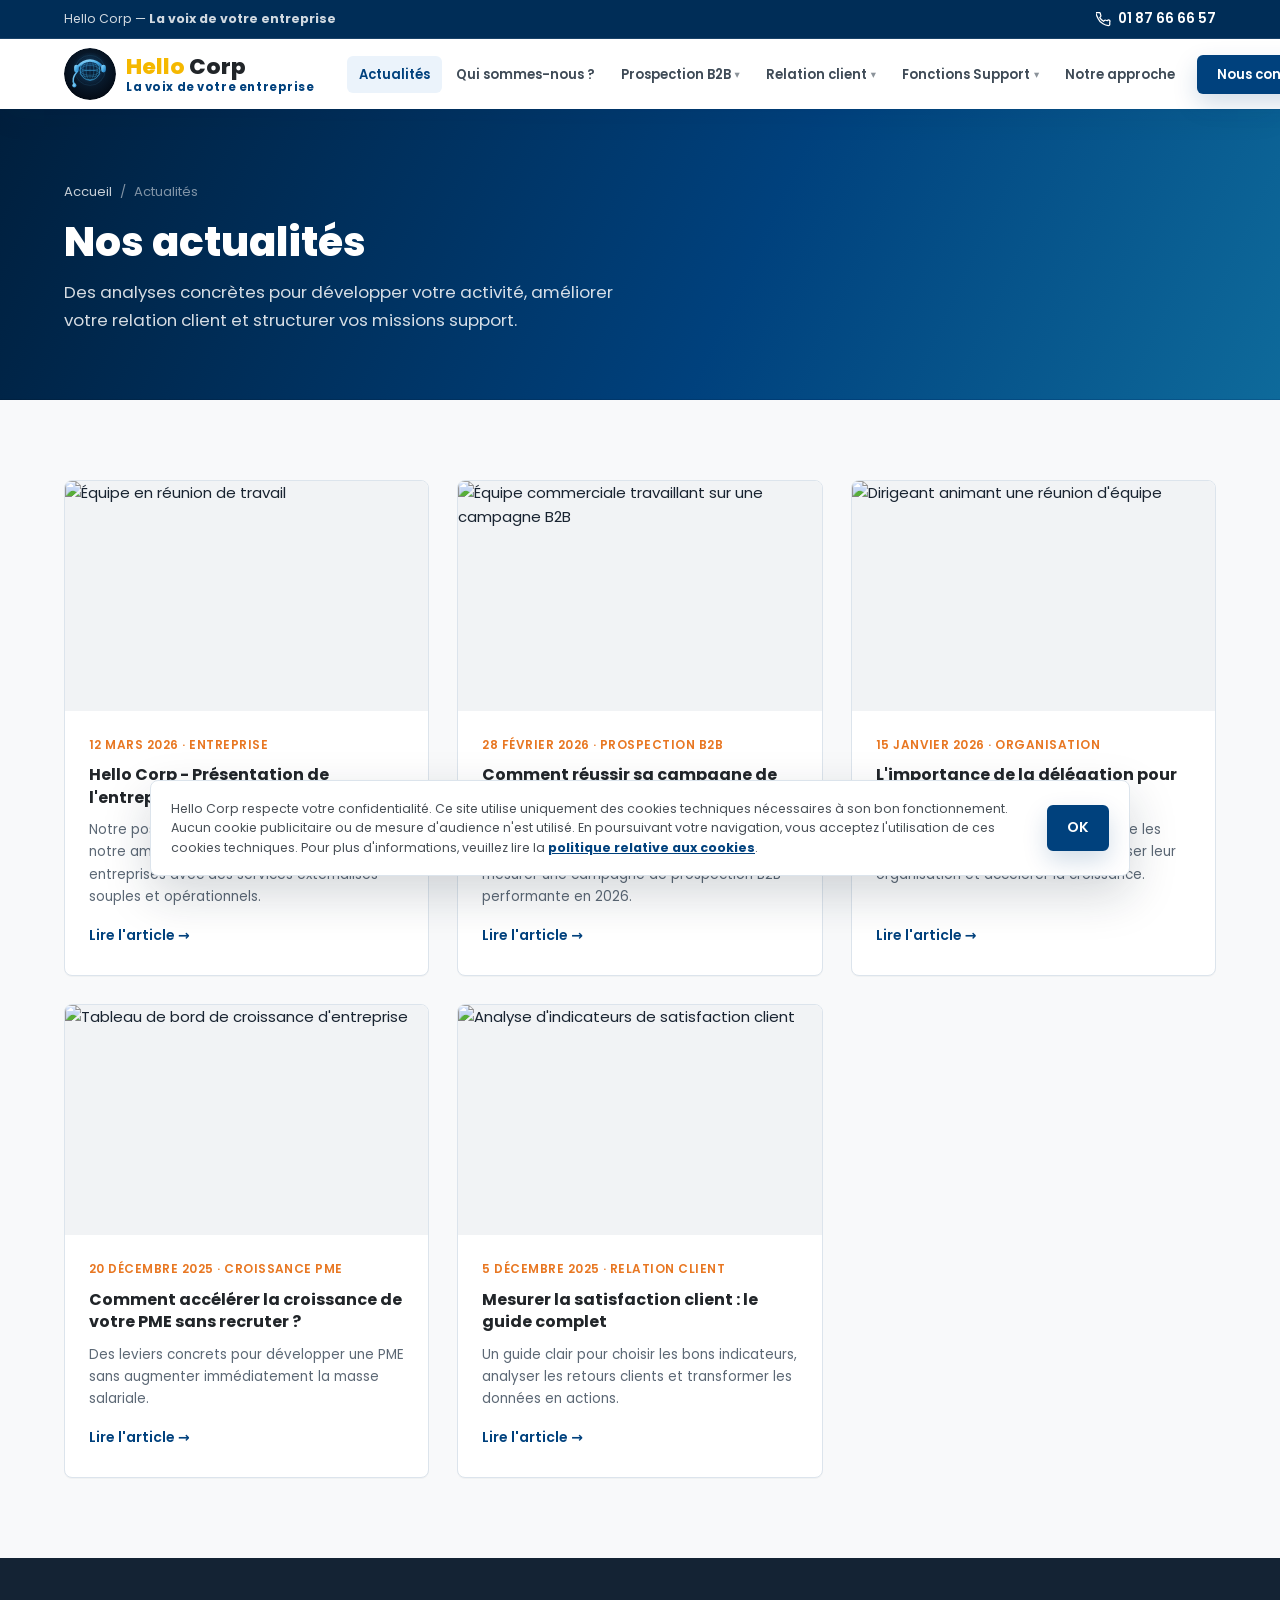
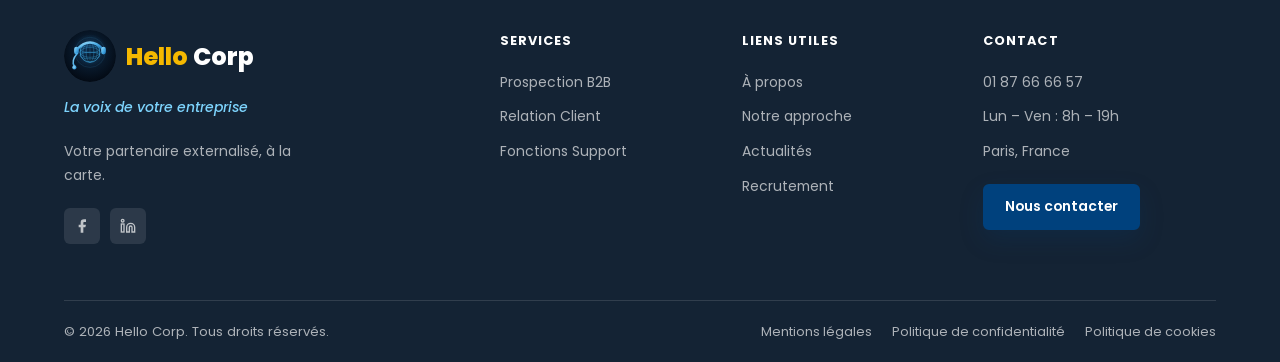
==== commit 8a9dc6a5: "Formulaire de contact fonctionnel + configuration de deploiement - contact.php : envoi SMTP natif (T" ====
--- a/actualites.html
+++ b/actualites.html
@@ -1,89 +1,85 @@
 <!DOCTYPE html>
 <html lang="fr">
 <head>
-  <meta charset="UTF-8" /><meta name="viewport" content="width=device-width, initial-scale=1.0" />
+  <meta charset="UTF-8" />
+  <meta name="viewport" content="width=device-width, initial-scale=1.0" />
   <title>Actualités — Hello Corp</title>
+  <meta name="description" content="Analyses et conseils pratiques pour mieux piloter la prospection, la relation client et l&#x27;organisation de votre entreprise." />
   <link rel="preconnect" href="https://fonts.googleapis.com" />
   <link rel="preconnect" href="https://fonts.gstatic.com" crossorigin />
   <link href="https://fonts.googleapis.com/css2?family=Poppins:wght@400;500;600;700;800&display=swap" rel="stylesheet" />
   <link rel="icon" href="assets/icon.svg" type="image/svg+xml" />
-  <link rel="stylesheet" href="style.css" /><link rel="stylesheet" href="pages.css" />
+  <link rel="stylesheet" href="style.css" />
+  <link rel="stylesheet" href="pages.css" />
 </head>
 <body>
   <div id="nav-root"></div>
-
   <section class="page-hero">
     <div class="container">
       <div class="breadcrumb"><a href="index.html">Accueil</a> <span>/</span> <span>Actualités</span></div>
       <h1>Nos actualités</h1>
-      <p>Conseils, bonnes pratiques et actualités pour les dirigeants qui veulent faire évoluer leur entreprise.</p>
+      <p>Des analyses concrètes pour développer votre activité, améliorer votre relation client et structurer vos missions support.</p>
     </div>
   </section>
 
   <section class="news-page">
     <div class="container">
       <div class="news-page-grid">
-
-        <article class="news-card" id="nouvelle-identite">
-          <a href="#nouvelle-identite" class="news-card-img-wrap">
-            <img src="https://images.unsplash.com/photo-1557804506-669a67965ba0?auto=format&fit=crop&w=630&h=400&q=80" alt="Nouvelle identité" />
+        <article class="news-card" id="hello-corp-presentation">
+          <a href="hello-corp-presentation.html" class="news-card-img-wrap">
+            <img src="https://images.unsplash.com/photo-1557804506-669a67965ba0?auto=format&fit=crop&w=630&h=400&q=82" alt="Équipe en réunion de travail" />
           </a>
           <div class="news-card-body">
-            <span class="news-date">12 mars 2026</span>
-            <h3><a href="#nouvelle-identite">Hello Corp dévoile sa nouvelle identité de marque</a></h3>
-            <p>Découvrez notre nouveau nom et notre charte graphique renouvelée, reflet de notre ambition et de notre modernité.</p>
-            <a href="#nouvelle-identite" class="link-more">Lire la suite →</a>
+            <span class="news-date">12 mars 2026 · Entreprise</span>
+            <h3><a href="hello-corp-presentation.html">Hello Corp - Présentation de l'entreprise</a></h3>
+            <p>Notre positionnement, notre méthode et notre ambition pour accompagner les entreprises avec des services externalisés souples et opérationnels.</p>
+            <a href="hello-corp-presentation.html" class="link-more">Lire l'article →</a>
           </div>
         </article>
-
         <article class="news-card" id="telemarketing-b2b-2026">
-          <a href="#telemarketing-b2b-2026" class="news-card-img-wrap">
-            <img src="https://images.unsplash.com/photo-1556761175-4b46a572b786?auto=format&fit=crop&w=630&h=400&q=80" alt="Télémarketing B2B" />
+          <a href="telemarketing-prospection-b2b-2026.html" class="news-card-img-wrap">
+            <img src="https://images.unsplash.com/photo-1556761175-4b46a572b786?auto=format&fit=crop&w=630&h=400&q=82" alt="Équipe commerciale travaillant sur une campagne B2B" />
           </a>
           <div class="news-card-body">
-            <span class="news-date">28 février 2026</span>
-            <h3><a href="#telemarketing-b2b-2026">Les meilleures pratiques du télémarketing B2B en 2026</a></h3>
-            <p>Notre guide complet pour optimiser vos campagnes et maximiser votre taux de conversion cette année.</p>
-            <a href="#telemarketing-b2b-2026" class="link-more">Lire la suite →</a>
+            <span class="news-date">28 février 2026 · Prospection B2B</span>
+            <h3><a href="telemarketing-prospection-b2b-2026.html">Comment réussir sa campagne de télémarketing et de prospection B2B en 2026</a></h3>
+            <p>Les bonnes pratiques pour préparer, piloter et mesurer une campagne de prospection B2B performante en 2026.</p>
+            <a href="telemarketing-prospection-b2b-2026.html" class="link-more">Lire l'article →</a>
           </div>
         </article>
-
-        <article class="news-card" id="atelier-gestion-du-temps">
-          <a href="#atelier-gestion-du-temps" class="news-card-img-wrap">
-            <img src="https://images.unsplash.com/photo-1434030216411-0b793f4b4173?auto=format&fit=crop&w=630&h=400&q=80" alt="Gestion du temps" />
+        <article class="news-card" id="delegation-dirigeant">
+          <a href="delegation-dirigeant-entreprise.html" class="news-card-img-wrap">
+            <img src="https://images.unsplash.com/photo-1552664730-d307ca884978?auto=format&fit=crop&w=630&h=400&q=82" alt="Dirigeant animant une réunion d&#x27;équipe" />
           </a>
           <div class="news-card-body">
-            <span class="news-date">15 janvier 2026</span>
-            <h3><a href="#atelier-gestion-du-temps">Atelier gestion du temps pour dirigeants d'entreprise</a></h3>
-            <p>Retour sur notre atelier pratique dédié aux chefs d'entreprise souhaitant déléguer efficacement.</p>
-            <a href="#atelier-gestion-du-temps" class="link-more">Lire la suite →</a>
+            <span class="news-date">15 janvier 2026 · Organisation</span>
+            <h3><a href="delegation-dirigeant-entreprise.html">L'importance de la délégation pour un dirigeant d'entreprise</a></h3>
+            <p>Pourquoi la délégation structurée aide les dirigeants à gagner du temps, sécuriser leur organisation et accélérer la croissance.</p>
+            <a href="delegation-dirigeant-entreprise.html" class="link-more">Lire l'article →</a>
           </div>
         </article>
-
         <article class="news-card" id="croissance-pme">
-          <a href="#croissance-pme" class="news-card-img-wrap">
-            <img src="https://images.unsplash.com/photo-1460925895917-afdab827c52f?auto=format&fit=crop&w=630&h=400&q=80" alt="Croissance PME" />
+          <a href="croissance-pme-sans-recruter.html" class="news-card-img-wrap">
+            <img src="https://images.unsplash.com/photo-1460925895917-afdab827c52f?auto=format&fit=crop&w=630&h=400&q=82" alt="Tableau de bord de croissance d&#x27;entreprise" />
           </a>
           <div class="news-card-body">
-            <span class="news-date">20 décembre 2025</span>
-            <h3><a href="#croissance-pme">Comment accélérer la croissance de votre PME sans recruter ?</a></h3>
-            <p>Les stratégies d'externalisation intelligente qui permettent aux PME de scaler rapidement sans alourdir leur masse salariale.</p>
-            <a href="#croissance-pme" class="link-more">Lire la suite →</a>
+            <span class="news-date">20 décembre 2025 · Croissance PME</span>
+            <h3><a href="croissance-pme-sans-recruter.html">Comment accélérer la croissance de votre PME sans recruter ?</a></h3>
+            <p>Des leviers concrets pour développer une PME sans augmenter immédiatement la masse salariale.</p>
+            <a href="croissance-pme-sans-recruter.html" class="link-more">Lire l'article →</a>
           </div>
         </article>
-
         <article class="news-card" id="satisfaction-client">
-          <a href="#satisfaction-client" class="news-card-img-wrap">
-            <img src="https://images.unsplash.com/photo-1551288049-bebda4e38f71?auto=format&fit=crop&w=630&h=400&q=80" alt="Satisfaction client" />
+          <a href="satisfaction-client-guide.html" class="news-card-img-wrap">
+            <img src="https://images.unsplash.com/photo-1551288049-bebda4e38f71?auto=format&fit=crop&w=630&h=400&q=82" alt="Analyse d&#x27;indicateurs de satisfaction client" />
           </a>
           <div class="news-card-body">
-            <span class="news-date">5 décembre 2025</span>
-            <h3><a href="#satisfaction-client">Mesurer la satisfaction client : le guide complet</a></h3>
-            <p>NPS, CSAT, CES : comprendre et utiliser les bons indicateurs pour piloter l'expérience client de votre entreprise.</p>
-            <a href="#satisfaction-client" class="link-more">Lire la suite →</a>
+            <span class="news-date">5 décembre 2025 · Relation client</span>
+            <h3><a href="satisfaction-client-guide.html">Mesurer la satisfaction client : le guide complet</a></h3>
+            <p>Un guide clair pour choisir les bons indicateurs, analyser les retours clients et transformer les données en actions.</p>
+            <a href="satisfaction-client-guide.html" class="link-more">Lire l'article →</a>
           </div>
         </article>
-
       </div>
     </div>
   </section>
--- a/style.css
+++ b/style.css
@@ -26,7 +26,7 @@
 
   --font: 'Poppins', system-ui, -apple-system, sans-serif;
   --radius:  6px;
-  --radius-lg: 12px;
+  --radius-lg: 8px;
   --shadow-sm: 0 2px 8px rgba(0,0,0,.08);
   --shadow-md: 0 4px 20px rgba(0,0,0,.10);
   --shadow-lg: 0 8px 32px rgba(0,0,0,.12);
@@ -95,6 +95,17 @@
   color: var(--white);
 }
 
+.btn-white {
+  background: var(--white);
+  color: var(--gray-900);
+  border-color: var(--white);
+}
+.btn-white:hover {
+  background: var(--gray-100);
+  color: var(--gray-900);
+  border-color: var(--gray-100);
+}
+
 .btn-full { width: 100%; }
 
 .link-more {
@@ -120,7 +131,7 @@
   font-weight: 700;
   color: var(--gray-900);
   margin-bottom: 12px;
-  letter-spacing: -0.02em;
+  letter-spacing: 0;
 }
 .section-header p {
   color: var(--gray-500);
@@ -199,13 +210,13 @@
 .logo {
   font-size: 1.55rem;
   font-weight: 800;
-  letter-spacing: -0.03em;
+  letter-spacing: 0;
   flex-shrink: 0;
 }
 .logo-with-img { display: flex; align-items: center; gap: 10px; text-decoration: none; }
 .logo-img { height: 52px; width: 52px; border-radius: 50%; flex-shrink: 0; }
 .logo-text { display: flex; flex-direction: column; line-height: 1.1; }
-.logo-name { font-size: 1.35rem; font-weight: 800; letter-spacing: -0.02em; }
+.logo-name { font-size: 1.35rem; font-weight: 800; letter-spacing: 0; }
 .logo-slogan { font-size: 0.72rem; color: var(--blue); letter-spacing: 0.05em; font-weight: 700; margin-top: 2px; }
 .logo-add  { color: var(--yellow); }
 .logo-ecom { color: var(--gray-900); }
@@ -430,7 +441,7 @@
   color: var(--white);
   line-height: 1.15;
   margin-bottom: 20px;
-  letter-spacing: -0.03em;
+  letter-spacing: 0;
 }
 .hero-content h1 span {
   color: var(--yellow);
@@ -597,7 +608,7 @@
   font-size: clamp(1.6rem, 3vw, 2.4rem);
   font-weight: 800;
   color: var(--white);
-  letter-spacing: -0.03em;
+  letter-spacing: 0;
   margin-bottom: 6px;
 }
 
@@ -657,7 +668,7 @@
   font-weight: 700;
   color: var(--gray-900);
   margin-bottom: 12px;
-  letter-spacing: -0.02em;
+  letter-spacing: 0;
 }
 
 .dual-card-body > p {
@@ -715,6 +726,8 @@
   border-radius: var(--radius-lg);
   border: 1px solid var(--gray-200);
   overflow: hidden;
+  display: flex;
+  flex-direction: column;
   transition: all var(--transition);
 }
 .news-card:hover {
@@ -737,6 +750,9 @@
 
 .news-card-body {
   padding: 24px 24px 28px;
+  display: flex;
+  flex: 1;
+  flex-direction: column;
 }
 
 .news-date {
@@ -764,6 +780,7 @@
   line-height: 1.65;
   margin-bottom: 16px;
 }
+.news-card-body .link-more { margin-top: auto; }
 
 /* ============================================================
    POURQUOI HELLO CORP
@@ -772,14 +789,26 @@
 .why-grid { display: grid; grid-template-columns: repeat(3, 1fr); gap: 28px; margin-top: 48px; }
 .why-card {
   background: var(--white);
-  border-radius: 16px;
+  border: 1px solid var(--gray-200);
+  border-radius: var(--radius-lg);
   padding: 40px 32px;
   text-align: center;
-  box-shadow: 0 2px 20px rgba(0,0,0,0.06);
-  transition: transform 0.25s, box-shadow 0.25s;
-}
-.why-card:hover { transform: translateY(-6px); box-shadow: 0 8px 32px rgba(0,0,0,0.1); }
-.why-icon { font-size: 2.8rem; margin-bottom: 18px; }
+  box-shadow: var(--shadow-sm);
+  transition: transform 0.25s, box-shadow 0.25s, border-color 0.25s;
+}
+.why-card:hover { transform: translateY(-4px); box-shadow: var(--shadow-md); border-color: var(--blue); }
+.why-icon {
+  width: 52px;
+  height: 52px;
+  margin: 0 auto 18px;
+  border-radius: var(--radius);
+  display: flex;
+  align-items: center;
+  justify-content: center;
+  color: var(--blue);
+  background: var(--blue-bg);
+}
+.why-icon svg { width: 24px; height: 24px; }
 .why-card h3 { font-size: 1.15rem; font-weight: 700; color: var(--gray-900); margin-bottom: 12px; }
 .why-card p { font-size: 0.9rem; color: var(--gray-500); line-height: 1.7; }
 
@@ -863,7 +892,7 @@
   font-weight: 700;
   color: var(--gray-900);
   margin-bottom: 14px;
-  letter-spacing: -0.02em;
+  letter-spacing: 0;
 }
 .contact-left > p {
   font-size: 0.92rem;
@@ -984,12 +1013,12 @@
 .footer-logo {
   font-size: 1.5rem;
   font-weight: 800;
-  letter-spacing: -0.03em;
+  letter-spacing: 0;
   margin-bottom: 14px;
 }
 .footer-logo { display: flex; align-items: center; gap: 10px; margin-bottom: 14px; }
 .footer-icon { height: 52px; width: 52px; border-radius: 50%; flex-shrink: 0; }
-.footer-brand-name { font-size: 1.5rem; font-weight: 800; letter-spacing: -0.03em; }
+.footer-brand-name { font-size: 1.5rem; font-weight: 800; letter-spacing: 0; }
 .footer-slogan { font-size: 0.9rem; font-weight: 500; color: #7dd3fc; margin-bottom: 10px; font-style: italic; }
 .footer .logo-add  { color: var(--yellow); }
 .footer .logo-ecom { color: var(--white); }
@@ -1161,3 +1190,309 @@
   .stats-grid { grid-template-columns: 1fr; }
   .hero-content h1 { font-size: 1.75rem; }
 }
+
+
+/* Form legal notices */
+.form-consent {
+  display: grid;
+  grid-template-columns: 18px 1fr;
+  gap: 10px;
+  align-items: flex-start;
+  font-size: 0.72rem;
+  line-height: 1.55;
+  color: var(--gray-600);
+  margin: 4px 0 12px;
+}
+.form-consent input { margin-top: 3px; }
+.form-consent a,
+.form-legal-note a { color: var(--blue); font-weight: 600; text-decoration: underline; }
+.form-legal-note {
+  font-size: 0.68rem;
+  line-height: 1.55;
+  color: var(--gray-500);
+  margin: 0 0 18px;
+}
+.form-honeypot {
+  position: absolute;
+  left: -9999px;
+  width: 1px;
+  height: 1px;
+  overflow: hidden;
+}
+.form-status {
+  min-height: 20px;
+  margin: 0 0 14px;
+  font-size: 0.82rem;
+  line-height: 1.55;
+  font-weight: 600;
+}
+.form-status:empty { display: none; }
+.form-status--success { color: #15803D; }
+.form-status--error { color: #B91C1C; }
+.contact-form .btn:disabled {
+  cursor: not-allowed;
+  opacity: .72;
+  transform: none;
+  box-shadow: none;
+}
+
+.cookie-banner {
+  position: fixed;
+  left: 24px;
+  right: 24px;
+  bottom: 24px;
+  z-index: 3000;
+  display: grid;
+  grid-template-columns: 1fr auto;
+  gap: 18px;
+  align-items: center;
+  max-width: 980px;
+  margin: 0 auto;
+  padding: 18px 20px;
+  background: var(--white);
+  border: 1px solid var(--gray-200);
+  border-radius: var(--radius-lg);
+  box-shadow: var(--shadow-lg);
+}
+.cookie-banner p {
+  font-size: 0.78rem;
+  line-height: 1.55;
+  color: var(--gray-600);
+}
+.cookie-banner a { color: var(--blue); font-weight: 700; text-decoration: underline; }
+.cookie-ok { padding: 9px 18px; }
+
+@media (max-width: 640px) {
+  .cookie-banner { grid-template-columns: 1fr; left: 12px; right: 12px; bottom: 12px; }
+  .cookie-ok { width: 100%; }
+}
+
+/* ============================================================
+   PREMIUM CORPORATE POLISH
+   ============================================================ */
+:root {
+  --surface: #FFFFFF;
+  --surface-soft: #F6F8FB;
+  --line: #DCE4EC;
+  --ink: #182330;
+  --muted: #5C6875;
+  --shadow-sm: 0 1px 2px rgba(18,35,52,.06), 0 8px 22px rgba(18,35,52,.05);
+  --shadow-md: 0 12px 34px rgba(18,35,52,.10);
+  --shadow-lg: 0 18px 54px rgba(18,35,52,.14);
+}
+
+body {
+  color: var(--ink);
+  background: var(--surface-soft);
+  text-rendering: optimizeLegibility;
+}
+
+.container { max-width: 1200px; }
+
+.header {
+  box-shadow: 0 1px 0 rgba(0,45,87,.10), 0 10px 28px rgba(18,35,52,.05);
+}
+
+.header-top {
+  background: var(--blue-dark);
+  border-bottom: 1px solid rgba(255,255,255,.10);
+}
+
+.header-tagline { color: rgba(255,255,255,.82); }
+
+.navbar { background: rgba(255,255,255,.98); }
+
+.nav-inner { height: 70px; }
+
+.nav-links > li > a {
+  color: #3F4B57;
+  font-weight: 600;
+}
+
+.dropdown {
+  border-color: var(--line);
+  box-shadow: 0 18px 48px rgba(18,35,52,.14);
+}
+
+.nav-cta,
+.btn-primary {
+  box-shadow: 0 10px 24px rgba(0,65,125,.18);
+}
+
+.btn {
+  min-height: 46px;
+  letter-spacing: 0;
+}
+
+.btn-primary:hover,
+.nav-cta:hover {
+  transform: translateY(-2px);
+}
+
+.hero {
+  min-height: 560px;
+  border-bottom: 1px solid rgba(0,45,87,.10);
+}
+
+.hero-overlay {
+  background: linear-gradient(
+    105deg,
+    rgba(0, 22, 44, .90) 0%,
+    rgba(0, 65, 125, .78) 56%,
+    rgba(232, 119, 34, .38) 100%
+  );
+}
+
+.hero-badge {
+  border-radius: var(--radius);
+  background: rgba(255,255,255,.12);
+  border-color: rgba(255,255,255,.24);
+}
+
+.hero-content h1 {
+  font-size: 3rem;
+  line-height: 1.12;
+  max-width: 760px;
+}
+
+.hero-content p {
+  max-width: 610px;
+  color: rgba(255,255,255,.86);
+}
+
+.section-header h2,
+.contact-left h2,
+.page-cta h2 {
+  color: var(--ink);
+}
+
+.section-header p,
+.service-main-card p,
+.support-card p,
+.dual-card-body > p,
+.why-card p,
+.news-card-body p,
+.contact-left > p {
+  color: var(--muted);
+}
+
+.services-main,
+.dual-section,
+.trust-section {
+  background: var(--surface);
+}
+
+.support-section,
+.why-section,
+.news-section,
+.contact-section {
+  background: var(--surface-soft);
+}
+
+.services-main-grid,
+.service-main-card,
+.support-card,
+.dual-card,
+.news-card,
+.why-card,
+.contact-form {
+  border-color: var(--line);
+}
+
+.services-main-grid {
+  box-shadow: var(--shadow-sm);
+}
+
+.service-main-card,
+.support-card,
+.dual-card,
+.news-card,
+.why-card {
+  box-shadow: 0 1px 0 rgba(18,35,52,.03);
+}
+
+.service-main-card:hover,
+.support-card:hover,
+.dual-card:hover,
+.news-card:hover,
+.why-card:hover {
+  box-shadow: var(--shadow-md);
+}
+
+.service-main-card:hover,
+.support-card:hover {
+  background: #FFFFFF;
+}
+
+.service-main-icon,
+.support-icon,
+.contact-info-icon,
+.why-icon {
+  border: 1px solid rgba(0,65,125,.10);
+}
+
+.dual-card-img,
+.news-card-img-wrap {
+  background: var(--gray-100);
+}
+
+.news-card-img-wrap { height: 230px; }
+
+.news-date {
+  color: var(--orange);
+  letter-spacing: .04em;
+}
+
+.contact-grid {
+  grid-template-columns: .9fr 1.4fr;
+}
+
+.contact-form {
+  box-shadow: var(--shadow-md);
+}
+
+.form-group input,
+.form-group select,
+.form-group textarea {
+  border-color: var(--line);
+  background: #FCFDFE;
+}
+
+.form-group input:hover,
+.form-group select:hover,
+.form-group textarea:hover {
+  border-color: #C7D5E2;
+}
+
+.form-group input:focus,
+.form-group select:focus,
+.form-group textarea:focus {
+  background: var(--surface);
+  border-color: var(--blue);
+  box-shadow: 0 0 0 4px rgba(0,65,125,.10);
+}
+
+.footer {
+  background: #142334;
+}
+
+.footer-bottom {
+  border-top-color: rgba(255,255,255,.12);
+}
+
+.cookie-banner {
+  border-color: var(--line);
+  box-shadow: 0 18px 48px rgba(18,35,52,.18);
+}
+
+@media (max-width: 900px) {
+  .hero-content h1 { font-size: 2.25rem; }
+  .contact-grid { grid-template-columns: 1fr; }
+}
+
+@media (max-width: 640px) {
+  .nav-inner { height: 64px; }
+  .hero { min-height: 520px; }
+  .hero-content h1 { font-size: 1.9rem; }
+  .btn { width: 100%; white-space: normal; }
+}
--- a/pages.css
+++ b/pages.css
@@ -24,18 +24,13 @@
   overflow: hidden;
 }
 .page-hero::after {
-  content: '';
-  position: absolute;
-  right: -100px; top: -100px;
-  width: 400px; height: 400px;
-  border-radius: 50%;
-  background: rgba(255,255,255,.04);
+  display: none;
 }
 .page-hero h1 {
   font-size: clamp(1.8rem, 4vw, 2.8rem);
   font-weight: 800;
   color: #fff;
-  letter-spacing: -0.03em;
+  letter-spacing: 0;
   margin-bottom: 12px;
 }
 .page-hero p {
@@ -94,7 +89,7 @@
   font-weight: 700;
   color: var(--gray-900);
   margin-bottom: 14px;
-  letter-spacing: -0.02em;
+  letter-spacing: 0;
 }
 .service-detail-body > p {
   color: var(--gray-500);
@@ -145,7 +140,7 @@
   font-weight: 800;
   color: #fff;
   margin-bottom: 12px;
-  letter-spacing: -0.02em;
+  letter-spacing: 0;
 }
 .page-cta p {
   color: rgba(255,255,255,.75);
@@ -222,3 +217,501 @@
 @media (max-width: 480px) {
   .news-page-grid { grid-template-columns: 1fr; }
 }
+
+
+/* Article and legal pages */
+.article-hero {
+  background:
+    linear-gradient(110deg, rgba(0,45,87,.98) 0%, rgba(0,65,125,.92) 58%, rgba(232,119,34,.74) 100%);
+  padding: 72px 0 64px;
+}
+.article-hero-grid {
+  display: grid;
+  grid-template-columns: minmax(0, 1.15fr) minmax(320px, .85fr);
+  gap: 52px;
+  align-items: center;
+}
+.article-meta {
+  display: flex;
+  gap: 10px;
+  flex-wrap: wrap;
+  margin-bottom: 18px;
+}
+.article-meta span {
+  display: inline-flex;
+  align-items: center;
+  min-height: 28px;
+  padding: 5px 10px;
+  border: 1px solid rgba(255,255,255,.22);
+  border-radius: var(--radius);
+  color: rgba(255,255,255,.86);
+  font-size: .76rem;
+  font-weight: 700;
+  letter-spacing: 0;
+  background: rgba(255,255,255,.08);
+}
+.article-hero h1 {
+  max-width: 820px;
+  font-size: clamp(2rem, 4vw, 3rem);
+  line-height: 1.12;
+  color: var(--white);
+  margin: 0 0 18px;
+  letter-spacing: 0;
+}
+.article-hero p {
+  color: rgba(255,255,255,.82);
+  font-size: 1.05rem;
+  line-height: 1.75;
+  max-width: 700px;
+}
+.article-hero-img {
+  height: 360px;
+  border-radius: var(--radius);
+  overflow: hidden;
+  box-shadow: 0 18px 48px rgba(0,0,0,.24);
+}
+.article-hero-img img {
+  width: 100%;
+  height: 100%;
+  object-fit: cover;
+}
+.article-content-section {
+  padding: 80px 0;
+  background: linear-gradient(180deg, var(--gray-50) 0%, var(--white) 34%);
+}
+.article-layout {
+  display: grid;
+  grid-template-columns: 280px minmax(0, 760px);
+  gap: 56px;
+  align-items: start;
+}
+.article-aside {
+  position: sticky;
+  top: 112px;
+}
+.article-aside-inner {
+  border: 1px solid var(--gray-200);
+  border-left: 4px solid var(--orange);
+  border-radius: var(--radius);
+  background: var(--white);
+  padding: 22px;
+  box-shadow: var(--shadow-sm);
+}
+.article-aside-label {
+  display: block;
+  margin-bottom: 14px;
+  color: var(--blue);
+  font-size: .74rem;
+  font-weight: 800;
+  text-transform: uppercase;
+  letter-spacing: .08em;
+}
+.article-aside ul {
+  display: flex;
+  flex-direction: column;
+  gap: 12px;
+}
+.article-aside li {
+  color: var(--gray-600);
+  font-size: .86rem;
+  line-height: 1.55;
+}
+.article-content,
+.legal-content {
+  max-width: 760px;
+  color: var(--gray-700);
+  font-size: 1rem;
+  line-height: 1.85;
+}
+.article-content h2,
+.legal-content h2 {
+  color: var(--gray-900);
+  font-size: clamp(1.35rem, 2.4vw, 1.7rem);
+  line-height: 1.25;
+  margin: 42px 0 14px;
+  letter-spacing: 0;
+}
+.article-content h2:first-child,
+.legal-content h2:first-child { margin-top: 0; }
+.article-content h3 {
+  color: var(--gray-900);
+  font-size: 1.08rem;
+  line-height: 1.35;
+  margin: 26px 0 10px;
+  font-weight: 700;
+  letter-spacing: 0;
+}
+.article-content p,
+.legal-content p {
+  margin-bottom: 16px;
+}
+.article-list {
+  display: grid;
+  gap: 8px;
+  margin: -4px 0 24px;
+  padding: 0;
+}
+.article-list li {
+  position: relative;
+  padding-left: 24px;
+  color: var(--gray-700);
+  font-size: .96rem;
+  line-height: 1.65;
+}
+.article-list li::before {
+  content: '';
+  position: absolute;
+  left: 0;
+  top: .72em;
+  width: 7px;
+  height: 7px;
+  border-radius: 50%;
+  background: var(--orange);
+}
+.article-quote {
+  margin: 14px 0 22px;
+  padding: 18px 20px;
+  border-left: 4px solid var(--orange);
+  border-radius: var(--radius);
+  background: var(--gray-50);
+  color: var(--gray-900);
+  font-size: .98rem;
+  font-weight: 600;
+  line-height: 1.65;
+}
+.article-definition-grid {
+  display: grid;
+  grid-template-columns: repeat(3, minmax(0, 1fr));
+  gap: 14px;
+  margin: 18px 0 28px;
+}
+.article-definition-grid > div {
+  padding: 18px;
+  border: 1px solid var(--gray-200);
+  border-radius: var(--radius);
+  background: var(--white);
+}
+.article-definition-grid h3 {
+  margin: 0 0 8px;
+  color: var(--blue);
+}
+.article-definition-grid p {
+  margin: 0;
+  font-size: .9rem;
+  line-height: 1.65;
+}
+.article-comparison {
+  display: grid;
+  margin: 20px 0 26px;
+  border: 1px solid var(--gray-200);
+  border-radius: var(--radius);
+  overflow: hidden;
+  background: var(--white);
+}
+.article-comparison > div {
+  display: grid;
+  grid-template-columns: .7fr 1.2fr 1.1fr;
+}
+.article-comparison > div:first-child {
+  background: var(--blue);
+  color: var(--white);
+}
+.article-comparison span,
+.article-comparison strong {
+  padding: 13px 14px;
+  border-right: 1px solid var(--gray-200);
+  border-bottom: 1px solid var(--gray-200);
+  font-size: .9rem;
+  line-height: 1.45;
+}
+.article-comparison > div:first-child strong {
+  border-color: rgba(255,255,255,.18);
+}
+.article-comparison span:last-child,
+.article-comparison strong:last-child { border-right: 0; }
+.article-comparison > div:last-child span { border-bottom: 0; }
+.article-cta {
+  margin-top: 48px;
+  padding: 28px;
+  border-radius: var(--radius);
+  background: var(--blue-bg);
+  border: 1px solid rgba(0,65,125,.14);
+}
+.article-cta h2 {
+  margin: 0 0 8px;
+  font-size: 1.25rem;
+}
+.article-cta p {
+  max-width: 620px;
+  margin-bottom: 18px;
+  color: var(--gray-600);
+}
+.article-return { margin-top: 28px; }
+.legal-content-section {
+  padding: 72px 0;
+  background: var(--gray-50);
+}
+.legal-shell {
+  display: flex;
+  justify-content: center;
+}
+.legal-content {
+  width: 100%;
+  max-width: 860px;
+  padding: 42px;
+  background: var(--white);
+  border: 1px solid var(--gray-200);
+  border-radius: var(--radius);
+  box-shadow: var(--shadow-sm);
+}
+.legal-content h2 {
+  padding-top: 24px;
+  border-top: 1px solid var(--gray-200);
+}
+.legal-content h2:first-child {
+  padding-top: 0;
+  border-top: 0;
+}
+.legal-content p {
+  color: var(--gray-600);
+  font-size: .94rem;
+}
+.about-section--editorial {
+  background: var(--white);
+}
+.about-grid--top {
+  align-items: stretch;
+}
+.about-grid--top .about-img {
+  min-height: 460px;
+  height: auto;
+  border-radius: var(--radius);
+}
+.about-copy .section-title {
+  text-align: left;
+  margin-bottom: 18px;
+  font-size: clamp(1.6rem, 3vw, 2.2rem);
+  line-height: 1.2;
+}
+.about-copy p {
+  color: var(--gray-600);
+  line-height: 1.78;
+  margin-bottom: 18px;
+}
+.about-panel {
+  display: grid;
+  grid-template-columns: minmax(0, .9fr) minmax(320px, 1.1fr);
+  gap: 40px;
+  align-items: start;
+  margin-top: 64px;
+  padding-top: 48px;
+  border-top: 1px solid var(--gray-200);
+}
+.about-panel h2 {
+  color: var(--gray-900);
+  font-size: clamp(1.45rem, 2.6vw, 2rem);
+  line-height: 1.25;
+  margin-bottom: 12px;
+}
+.about-panel p {
+  color: var(--gray-600);
+  line-height: 1.75;
+}
+.about-service-list {
+  display: grid;
+  grid-template-columns: repeat(2, minmax(0, 1fr));
+  gap: 12px;
+}
+.about-service-list li {
+  padding: 13px 14px;
+  border: 1px solid var(--gray-200);
+  border-radius: var(--radius);
+  background: var(--gray-50);
+  color: var(--gray-700);
+  font-size: .9rem;
+  font-weight: 600;
+}
+
+@media (max-width: 980px) {
+  .article-hero-grid,
+  .article-layout,
+  .about-panel {
+    grid-template-columns: 1fr;
+    gap: 32px;
+  }
+  .article-aside { position: static; }
+  .article-hero-img { height: 280px; }
+}
+
+@media (max-width: 640px) {
+  .article-hero { padding: 48px 0; }
+  .article-content-section,
+  .legal-content-section { padding: 48px 0; }
+  .legal-content,
+  .article-cta { padding: 24px 20px; }
+  .article-definition-grid,
+  .article-comparison > div { grid-template-columns: 1fr; }
+  .article-comparison > div:first-child { display: none; }
+  .article-comparison span,
+  .article-comparison strong { border-right: 0; }
+  .about-service-list { grid-template-columns: 1fr; }
+}
+
+/* ============================================================
+   PREMIUM CORPORATE POLISH - INTERNAL PAGES
+   ============================================================ */
+.page-hero,
+.article-hero {
+  background: linear-gradient(115deg, #001F3D 0%, #00417D 58%, #0E6A9B 100%);
+  border-bottom: 1px solid rgba(0,45,87,.12);
+}
+
+.page-hero {
+  padding: 72px 0 64px;
+}
+
+.page-hero h1,
+.article-hero h1 {
+  font-size: 2.55rem;
+  line-height: 1.14;
+}
+
+.page-hero p,
+.article-hero p {
+  color: rgba(255,255,255,.84);
+}
+
+.breadcrumb {
+  color: rgba(255,255,255,.58);
+}
+
+.breadcrumb a {
+  color: rgba(255,255,255,.78);
+}
+
+.service-detail {
+  background: var(--surface);
+  border-bottom-color: var(--line);
+}
+
+.service-detail:nth-child(even) {
+  background: var(--surface-soft);
+}
+
+.service-detail-img {
+  border-radius: var(--radius);
+  box-shadow: 0 18px 46px rgba(18,35,52,.14);
+}
+
+.service-detail-body h2 {
+  color: var(--ink);
+}
+
+.service-detail-body > p,
+.benefit-item span,
+.about-copy p,
+.about-panel p,
+.article-content,
+.legal-content {
+  color: var(--muted);
+}
+
+.benefit-check {
+  background: var(--blue);
+  box-shadow: 0 8px 18px rgba(0,65,125,.18);
+}
+
+.page-cta {
+  background: linear-gradient(115deg, #00335F 0%, #00417D 100%);
+}
+
+.page-cta h2 {
+  color: var(--white);
+}
+
+.article-hero {
+  padding: 76px 0 68px;
+}
+
+.article-meta span {
+  border-radius: var(--radius);
+  background: rgba(255,255,255,.10);
+}
+
+.article-hero-img {
+  border-radius: var(--radius);
+  box-shadow: 0 22px 58px rgba(0,0,0,.22);
+}
+
+.article-content-section,
+.legal-content-section {
+  background: var(--surface-soft);
+}
+
+.article-layout {
+  grid-template-columns: 300px minmax(0, 780px);
+}
+
+.article-aside-inner,
+.legal-content,
+.article-definition-grid > div,
+.article-comparison,
+.article-cta {
+  border-color: var(--line);
+  box-shadow: var(--shadow-sm);
+}
+
+.article-aside-inner {
+  border-left-color: var(--orange);
+}
+
+.article-content h2,
+.article-content h3,
+.legal-content h2,
+.about-panel h2,
+.about-copy .section-title {
+  color: var(--ink);
+}
+
+.article-content p,
+.legal-content p {
+  color: var(--muted);
+}
+
+.article-list li {
+  color: var(--ink);
+}
+
+.article-quote {
+  background: #FFFFFF;
+  border-color: var(--orange);
+  box-shadow: var(--shadow-sm);
+}
+
+.article-cta {
+  background: #FFFFFF;
+  border-left: 4px solid var(--blue);
+}
+
+.legal-content {
+  background: var(--surface);
+}
+
+.about-panel {
+  border-top-color: var(--line);
+}
+
+.about-service-list li {
+  background: var(--surface);
+  border-color: var(--line);
+  box-shadow: 0 1px 0 rgba(18,35,52,.03);
+}
+
+@media (max-width: 980px) {
+  .article-layout { grid-template-columns: 1fr; }
+}
+
+@media (max-width: 640px) {
+  .page-hero h1,
+  .article-hero h1 { font-size: 2rem; }
+}
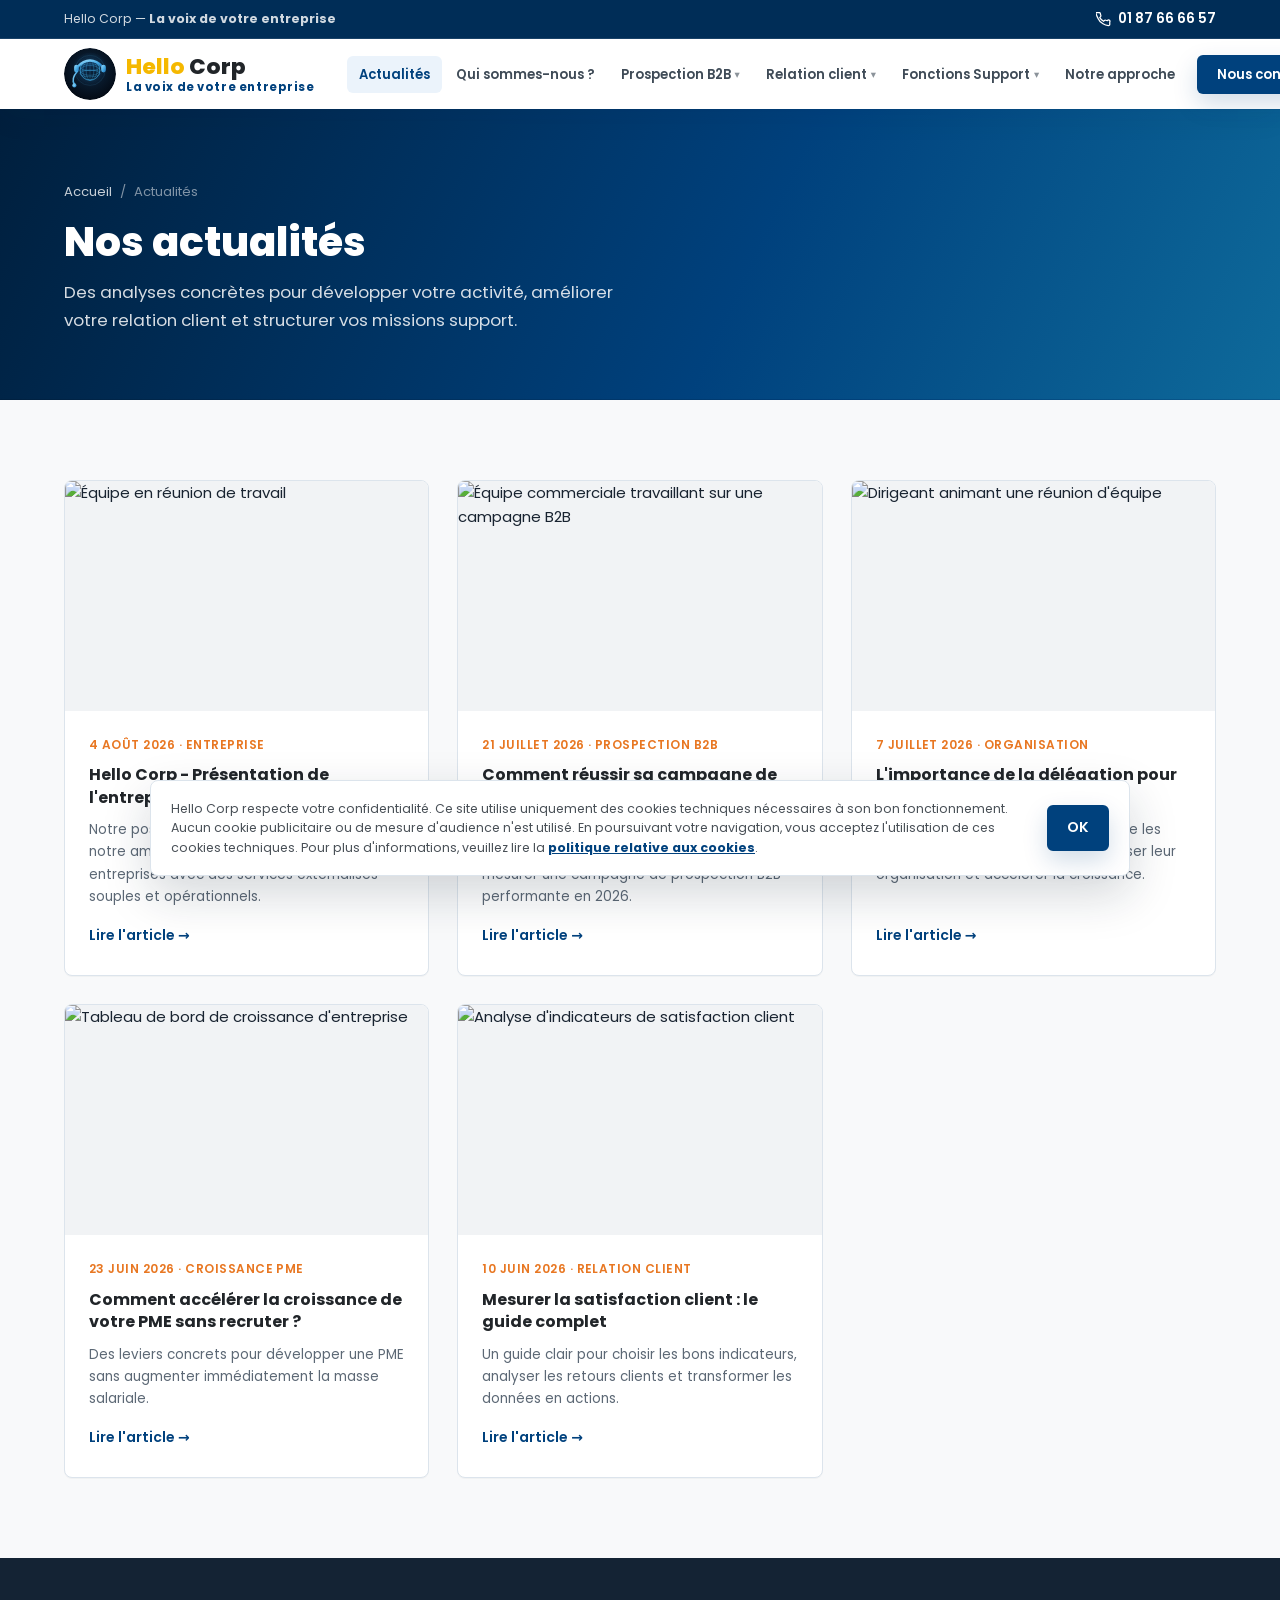
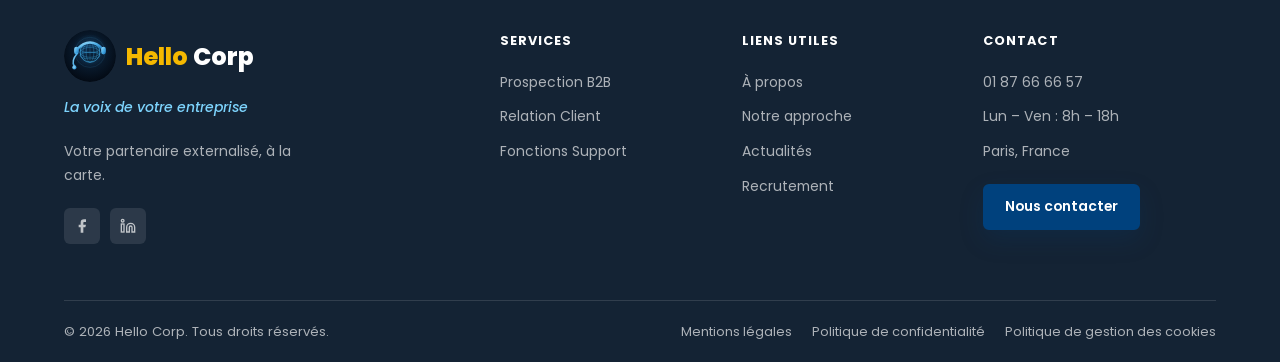
==== commit 8ed01699: "Nouvelles offres B2B, politiques RGPD enrichies et dates actualisees - Ajout des sections Ventes, Wi" ====
--- a/actualites.html
+++ b/actualites.html
@@ -30,7 +30,7 @@
             <img src="https://images.unsplash.com/photo-1557804506-669a67965ba0?auto=format&fit=crop&w=630&h=400&q=82" alt="Équipe en réunion de travail" />
           </a>
           <div class="news-card-body">
-            <span class="news-date">12 mars 2026 · Entreprise</span>
+            <span class="news-date">4 août 2026 · Entreprise</span>
             <h3><a href="hello-corp-presentation.html">Hello Corp - Présentation de l'entreprise</a></h3>
             <p>Notre positionnement, notre méthode et notre ambition pour accompagner les entreprises avec des services externalisés souples et opérationnels.</p>
             <a href="hello-corp-presentation.html" class="link-more">Lire l'article →</a>
@@ -41,7 +41,7 @@
             <img src="https://images.unsplash.com/photo-1556761175-4b46a572b786?auto=format&fit=crop&w=630&h=400&q=82" alt="Équipe commerciale travaillant sur une campagne B2B" />
           </a>
           <div class="news-card-body">
-            <span class="news-date">28 février 2026 · Prospection B2B</span>
+            <span class="news-date">21 juillet 2026 · Prospection B2B</span>
             <h3><a href="telemarketing-prospection-b2b-2026.html">Comment réussir sa campagne de télémarketing et de prospection B2B en 2026</a></h3>
             <p>Les bonnes pratiques pour préparer, piloter et mesurer une campagne de prospection B2B performante en 2026.</p>
             <a href="telemarketing-prospection-b2b-2026.html" class="link-more">Lire l'article →</a>
@@ -52,7 +52,7 @@
             <img src="https://images.unsplash.com/photo-1552664730-d307ca884978?auto=format&fit=crop&w=630&h=400&q=82" alt="Dirigeant animant une réunion d&#x27;équipe" />
           </a>
           <div class="news-card-body">
-            <span class="news-date">15 janvier 2026 · Organisation</span>
+            <span class="news-date">7 juillet 2026 · Organisation</span>
             <h3><a href="delegation-dirigeant-entreprise.html">L'importance de la délégation pour un dirigeant d'entreprise</a></h3>
             <p>Pourquoi la délégation structurée aide les dirigeants à gagner du temps, sécuriser leur organisation et accélérer la croissance.</p>
             <a href="delegation-dirigeant-entreprise.html" class="link-more">Lire l'article →</a>
@@ -63,7 +63,7 @@
             <img src="https://images.unsplash.com/photo-1460925895917-afdab827c52f?auto=format&fit=crop&w=630&h=400&q=82" alt="Tableau de bord de croissance d&#x27;entreprise" />
           </a>
           <div class="news-card-body">
-            <span class="news-date">20 décembre 2025 · Croissance PME</span>
+            <span class="news-date">23 juin 2026 · Croissance PME</span>
             <h3><a href="croissance-pme-sans-recruter.html">Comment accélérer la croissance de votre PME sans recruter ?</a></h3>
             <p>Des leviers concrets pour développer une PME sans augmenter immédiatement la masse salariale.</p>
             <a href="croissance-pme-sans-recruter.html" class="link-more">Lire l'article →</a>
@@ -74,7 +74,7 @@
             <img src="https://images.unsplash.com/photo-1551288049-bebda4e38f71?auto=format&fit=crop&w=630&h=400&q=82" alt="Analyse d&#x27;indicateurs de satisfaction client" />
           </a>
           <div class="news-card-body">
-            <span class="news-date">5 décembre 2025 · Relation client</span>
+            <span class="news-date">10 juin 2026 · Relation client</span>
             <h3><a href="satisfaction-client-guide.html">Mesurer la satisfaction client : le guide complet</a></h3>
             <p>Un guide clair pour choisir les bons indicateurs, analyser les retours clients et transformer les données en actions.</p>
             <a href="satisfaction-client-guide.html" class="link-more">Lire l'article →</a>
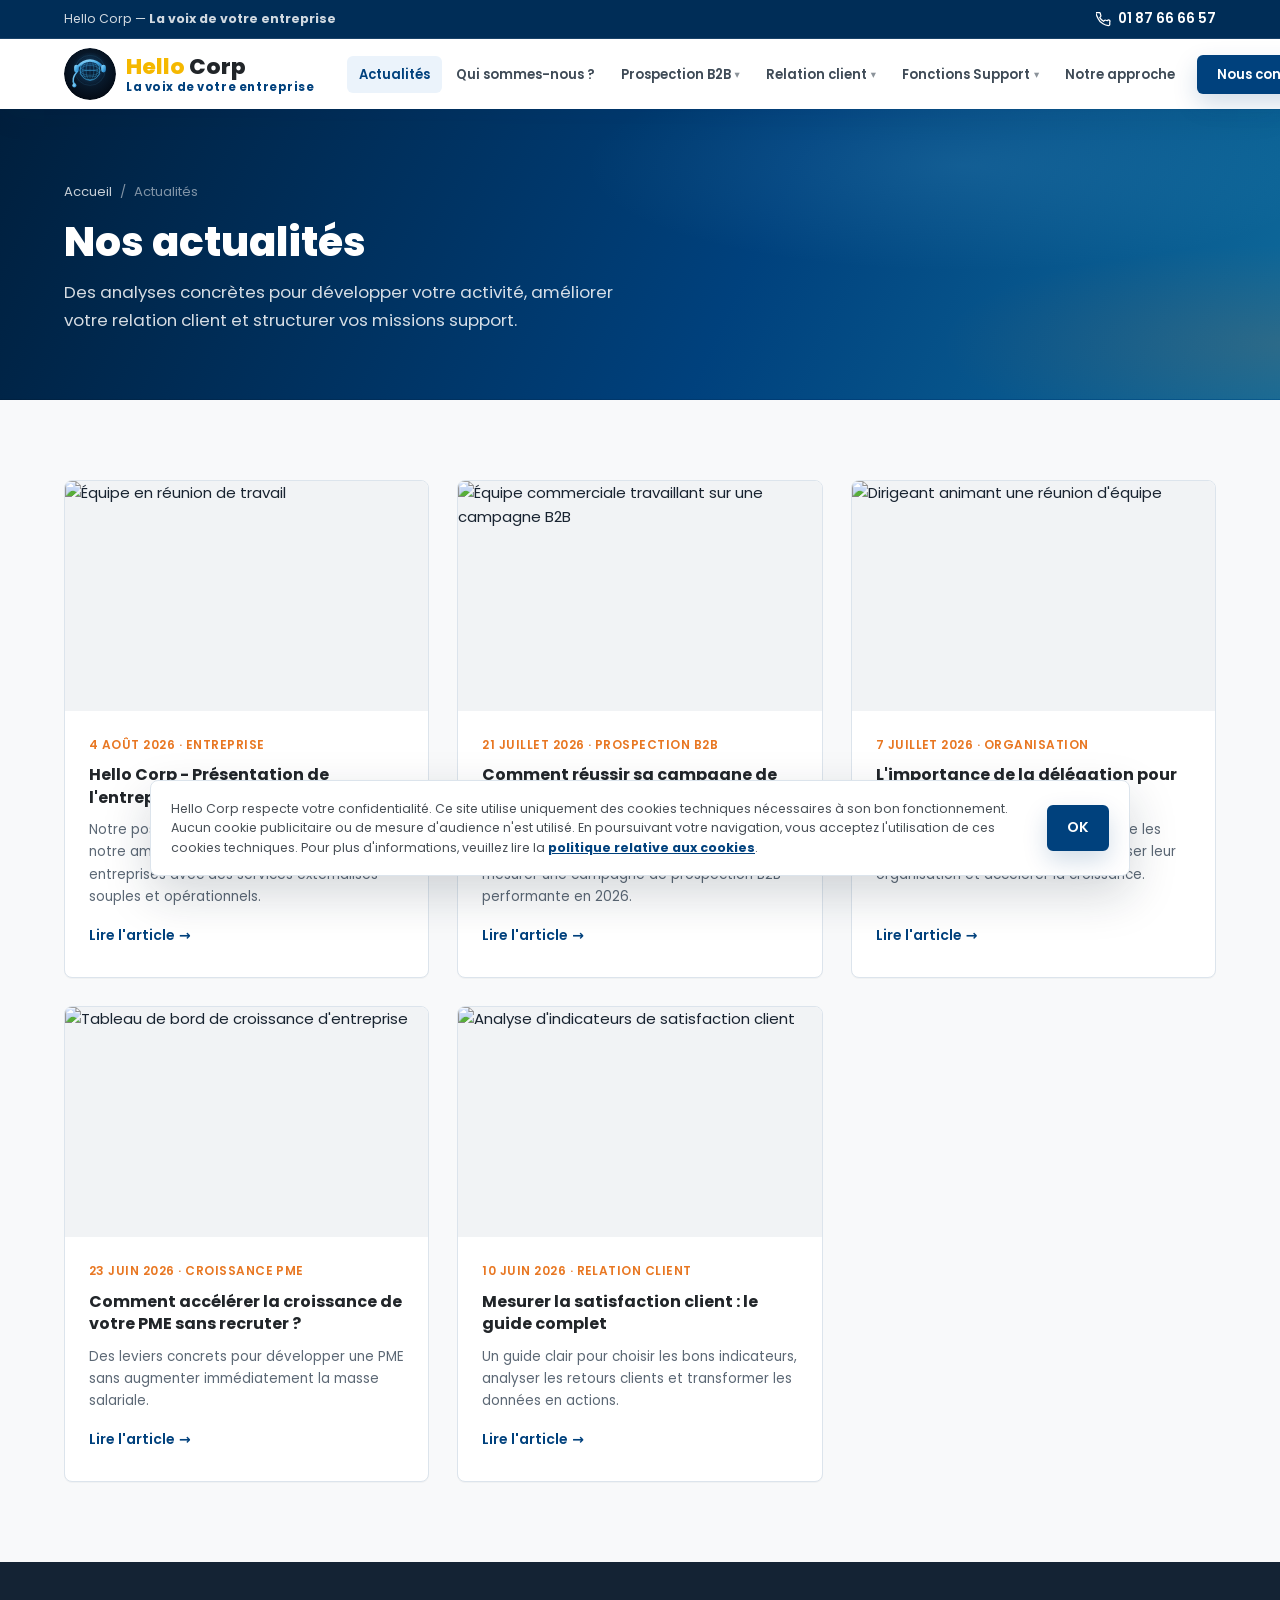
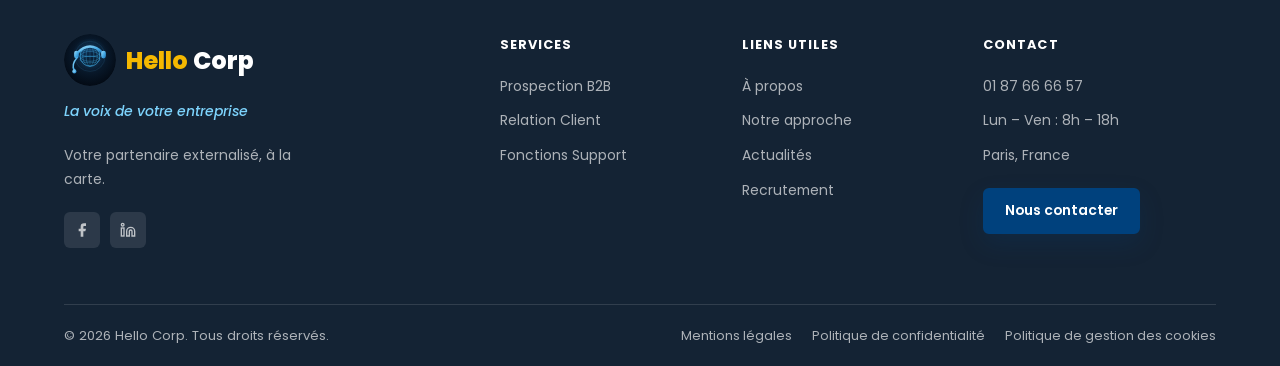
==== commit 87595b6f: "Systeme d'animation et micro-interactions (motion.css / motion.js) - Nouvelle couche motion.css + mo" ====
--- a/actualites.html
+++ b/actualites.html
@@ -11,6 +11,9 @@
   <link rel="icon" href="assets/icon.svg" type="image/svg+xml" />
   <link rel="stylesheet" href="style.css" />
   <link rel="stylesheet" href="pages.css" />
+  <!-- Mesure d'audience Matomo (configuration dans matomo.js) -->
+  <script src="matomo.js"></script>
+  <link rel="stylesheet" href="motion.css" />
 </head>
 <body>
   <div id="nav-root"></div>
@@ -27,7 +30,7 @@
       <div class="news-page-grid">
         <article class="news-card" id="hello-corp-presentation">
           <a href="hello-corp-presentation.html" class="news-card-img-wrap">
-            <img src="https://images.unsplash.com/photo-1557804506-669a67965ba0?auto=format&fit=crop&w=630&h=400&q=82" alt="Équipe en réunion de travail" />
+            <img src="https://images.unsplash.com/photo-1557804506-669a67965ba0?auto=format&fit=crop&w=630&h=400&q=82" alt="Équipe en réunion de travail" decoding="async" loading="lazy" />
           </a>
           <div class="news-card-body">
             <span class="news-date">4 août 2026 · Entreprise</span>
@@ -38,7 +41,7 @@
         </article>
         <article class="news-card" id="telemarketing-b2b-2026">
           <a href="telemarketing-prospection-b2b-2026.html" class="news-card-img-wrap">
-            <img src="https://images.unsplash.com/photo-1556761175-4b46a572b786?auto=format&fit=crop&w=630&h=400&q=82" alt="Équipe commerciale travaillant sur une campagne B2B" />
+            <img src="https://images.unsplash.com/photo-1556761175-4b46a572b786?auto=format&fit=crop&w=630&h=400&q=82" alt="Équipe commerciale travaillant sur une campagne B2B" decoding="async" loading="lazy" />
           </a>
           <div class="news-card-body">
             <span class="news-date">21 juillet 2026 · Prospection B2B</span>
@@ -49,7 +52,7 @@
         </article>
         <article class="news-card" id="delegation-dirigeant">
           <a href="delegation-dirigeant-entreprise.html" class="news-card-img-wrap">
-            <img src="https://images.unsplash.com/photo-1552664730-d307ca884978?auto=format&fit=crop&w=630&h=400&q=82" alt="Dirigeant animant une réunion d&#x27;équipe" />
+            <img src="https://images.unsplash.com/photo-1552664730-d307ca884978?auto=format&fit=crop&w=630&h=400&q=82" alt="Dirigeant animant une réunion d&#x27;équipe" decoding="async" loading="lazy" />
           </a>
           <div class="news-card-body">
             <span class="news-date">7 juillet 2026 · Organisation</span>
@@ -60,7 +63,7 @@
         </article>
         <article class="news-card" id="croissance-pme">
           <a href="croissance-pme-sans-recruter.html" class="news-card-img-wrap">
-            <img src="https://images.unsplash.com/photo-1460925895917-afdab827c52f?auto=format&fit=crop&w=630&h=400&q=82" alt="Tableau de bord de croissance d&#x27;entreprise" />
+            <img src="https://images.unsplash.com/photo-1460925895917-afdab827c52f?auto=format&fit=crop&w=630&h=400&q=82" alt="Tableau de bord de croissance d&#x27;entreprise" decoding="async" loading="lazy" />
           </a>
           <div class="news-card-body">
             <span class="news-date">23 juin 2026 · Croissance PME</span>
@@ -71,7 +74,7 @@
         </article>
         <article class="news-card" id="satisfaction-client">
           <a href="satisfaction-client-guide.html" class="news-card-img-wrap">
-            <img src="https://images.unsplash.com/photo-1551288049-bebda4e38f71?auto=format&fit=crop&w=630&h=400&q=82" alt="Analyse d&#x27;indicateurs de satisfaction client" />
+            <img src="https://images.unsplash.com/photo-1551288049-bebda4e38f71?auto=format&fit=crop&w=630&h=400&q=82" alt="Analyse d&#x27;indicateurs de satisfaction client" decoding="async" loading="lazy" />
           </a>
           <div class="news-card-body">
             <span class="news-date">10 juin 2026 · Relation client</span>
@@ -86,5 +89,6 @@
 
   <div id="footer-root"></div>
   <script src="shared.js"></script><script src="main.js"></script>
+  <script src="motion.js"></script>
 </body>
 </html>
--- a/style.css
+++ b/style.css
@@ -1122,7 +1122,11 @@
   .contact-grid { grid-template-columns: 1fr; gap: 40px; }
 }
 
-@media (max-width: 768px) {
+/* La barre de navigation compte 7 entrées + 1 bouton : elle ne tient
+   plus des 1180 px. Le menu déroulant bascule donc en menu burger à
+   1080 px et non à 768 px, sinon le bouton « Nous contacter » sortait
+   de l'écran entre ces deux tailles. */
+@media (max-width: 1080px) {
   /* Mobile nav */
   .nav-links {
     display: none;
@@ -1169,6 +1173,9 @@
   .dropdown li a:hover { background: var(--blue-bg); }
   .hamburger { display: flex; }
   .navbar { position: relative; }
+}
+
+@media (max-width: 768px) {
 
   .hero-content h1 { font-size: 2rem; }
   .services-main-grid { grid-template-columns: 1fr; }
@@ -1176,6 +1183,9 @@
   .service-main-card:last-child { border-bottom: none; }
   .support-grid { grid-template-columns: 1fr 1fr; }
   .news-grid { grid-template-columns: 1fr; }
+  /* .why-grid restait sur 3 colonnes à toutes les tailles : la section
+     débordait horizontalement sous 500 px et le texte était tronqué. */
+  .why-grid { grid-template-columns: 1fr; }
   .stats-grid { grid-template-columns: 1fr 1fr; }
   .form-row { grid-template-columns: 1fr; }
   .contact-form { padding: 28px 20px; }
@@ -1496,3 +1506,154 @@
   .hero-content h1 { font-size: 1.9rem; }
   .btn { width: 100%; white-space: normal; }
 }
+
+/* ============================================================
+   PRISE DE RENDEZ-VOUS (TidyCal)
+   ============================================================ */
+.booking-section {
+  background: var(--surface);
+  padding: 80px 0;
+  border-top: 1px solid var(--line);
+}
+
+.booking-card {
+  background: var(--surface);
+  border: 1px solid var(--line);
+  border-radius: var(--radius-lg);
+  box-shadow: var(--shadow-md);
+  padding: 24px;
+  overflow: hidden;
+}
+
+/* Réserve la hauteur avant le chargement du script pour éviter le saut de mise en page */
+.booking-card .tidycal-embed { min-height: 620px; }
+.booking-card iframe { display: block; width: 100%; border: 0; }
+
+.booking-fallback {
+  margin-top: 18px;
+  text-align: center;
+  font-size: 0.82rem;
+  color: var(--muted);
+}
+.booking-fallback a { color: var(--blue); font-weight: 600; text-decoration: underline; }
+
+@media (max-width: 768px) {
+  .booking-section { padding: 56px 0; }
+  .booking-card { padding: 12px; }
+  .booking-card .tidycal-embed { min-height: 560px; }
+}
+
+/* ============================================================
+   WIDGET FLOTTANT DE PRISE DE RENDEZ-VOUS
+   ============================================================ */
+.booking-widget {
+  position: fixed;
+  right: 20px;
+  bottom: 20px;
+  z-index: 900;               /* sous la bannière cookies (3000) */
+  display: flex;
+  flex-direction: column;
+  align-items: flex-end;
+  gap: 10px;
+}
+
+.booking-widget-hint {
+  max-width: 230px;
+  background: var(--white);
+  color: var(--gray-700);
+  border: 1px solid var(--gray-200);
+  border-radius: 12px;
+  box-shadow: var(--shadow-sm);
+  padding: 8px 14px;
+  font-size: 0.8rem;
+  font-weight: 500;
+  line-height: 1.35;
+}
+
+.booking-widget-btn {
+  width: 60px;
+  height: 60px;
+  border: 0;
+  border-radius: 50%;
+  background: var(--blue-light);
+  color: var(--white);
+  display: flex;
+  align-items: center;
+  justify-content: center;
+  cursor: pointer;
+  box-shadow: var(--shadow-md);
+  transition: transform var(--transition), background var(--transition);
+}
+.booking-widget-btn svg { width: 28px; height: 28px; }
+.booking-widget-btn:hover { transform: scale(1.08); background: var(--blue); }
+
+.booking-widget-panel {
+  display: flex;
+  flex-direction: column;
+  width: 400px;
+  max-width: calc(100vw - 32px);
+  height: 560px;
+  max-height: calc(100vh - 140px);
+  background: var(--white);
+  border: 1px solid var(--gray-200);
+  border-radius: 16px;
+  box-shadow: var(--shadow-lg);
+  overflow: hidden;
+}
+.booking-widget-panel[hidden] { display: none; }
+
+.booking-widget-head {
+  display: flex;
+  align-items: center;
+  justify-content: space-between;
+  gap: 12px;
+  padding: 12px 16px;
+  background: var(--blue);
+  color: var(--white);
+  font-size: 0.9rem;
+  font-weight: 600;
+}
+.booking-widget-close {
+  border: 0;
+  background: transparent;
+  color: inherit;
+  padding: 4px;
+  line-height: 0;
+  cursor: pointer;
+  opacity: 0.85;
+  transition: opacity var(--transition);
+}
+.booking-widget-close svg { width: 18px; height: 18px; }
+.booking-widget-close:hover { opacity: 1; }
+
+.booking-widget-body {
+  flex: 1;
+  overflow-y: auto;
+  -webkit-overflow-scrolling: touch;
+}
+.booking-widget-body iframe { display: block; width: 100%; border: 0; }
+
+.booking-widget-loading {
+  padding: 24px 16px;
+  text-align: center;
+  font-size: 0.85rem;
+  color: var(--gray-500);
+}
+
+.booking-widget-fallback {
+  padding: 10px 16px;
+  border-top: 1px solid var(--gray-200);
+  text-align: center;
+  font-size: 0.75rem;
+  color: var(--gray-500);
+}
+.booking-widget-fallback a { color: var(--blue); font-weight: 600; text-decoration: underline; }
+
+/* Une fois le calendrier ouvert, l'accroche disparaît pour libérer de la place */
+.booking-widget.is-open .booking-widget-hint { display: none; }
+
+@media (max-width: 640px) {
+  .booking-widget { right: 12px; bottom: 12px; }
+  .booking-widget-panel { height: calc(100vh - 120px); }
+  .booking-widget-hint { max-width: 200px; font-size: 0.75rem; }
+}
--- a/pages.css
+++ b/pages.css
@@ -517,6 +517,12 @@
   color: var(--gray-600);
   line-height: 1.75;
 }
+.about-panel p + p { margin-top: 14px; }
+.about-copy p strong,
+.about-panel p strong {
+  color: var(--gray-900);
+  font-weight: 700;
+}
 .about-service-list {
   display: grid;
   grid-template-columns: repeat(2, minmax(0, 1fr));
--- a/motion.css
+++ b/motion.css
@@ -0,0 +1,1046 @@
+/* ============================================================
+   HELLO CORP — SYSTÈME D'ANIMATION & MICRO-INTERACTIONS
+   ------------------------------------------------------------
+   Principes retenus (style corporate) :
+   • Durées courtes (150–400 ms) sur les interactions, plus
+     longues (600–800 ms) sur les entrées de contenu.
+   • Uniquement `transform` et `opacity` : ces deux propriétés
+     sont composées par le GPU et n'entraînent ni recalcul de
+     mise en page ni repeinture.
+   • Aucun rebond, aucune rotation, aucun clignotement : le
+     mouvement guide le regard, il ne cherche pas à capter
+     l'attention pour lui-même.
+   • Respect intégral de `prefers-reduced-motion` (bloc 10).
+
+   Ce fichier se charge APRÈS style.css / pages.css et ne fait
+   que surcharger : aucune règle existante n'est supprimée.
+   ============================================================ */
+
+:root {
+  /* Courbes d'accélération */
+  --ease-out:  cubic-bezier(.22, .61, .36, 1);   /* interactions */
+  --ease-expo: cubic-bezier(.16, 1,   .30, 1);   /* entrées      */
+  --ease-soft: cubic-bezier(.40, 0,   .20, 1);   /* déplacements */
+
+  /* Durées */
+  --dur-xs:    140ms;
+  --dur-sm:    220ms;
+  --dur-md:    360ms;
+  --dur-lg:    620ms;
+  --dur-zoom:  900ms;   /* zoom d'image : lent = perçu comme premium */
+  --dur-sweep: 950ms;   /* bandeau lumineux                          */
+
+  /* Amplitude du zoom au survol */
+  --media-zoom: 1.07;
+}
+
+/* ============================================================
+   1. ACCESSIBILITÉ — préalable indispensable à toute animation
+   ============================================================ */
+
+/* Lien d'évitement : premier élément focusable de la page,
+   invisible tant qu'il n'a pas le focus clavier. */
+.skip-link {
+  position: absolute;
+  left: 12px;
+  top: -60px;
+  z-index: 2000;
+  padding: 10px 18px;
+  border-radius: var(--radius);
+  background: var(--blue);
+  color: #fff;
+  font-size: .85rem;
+  font-weight: 600;
+  transition: top var(--dur-sm) var(--ease-out);
+}
+.skip-link:focus { top: 12px; }
+
+/* Anneau de focus visible et homogène sur tous les éléments
+   interactifs (le site n'en avait que sur les champs de
+   formulaire — WCAG 2.4.7). `:focus-visible` ne se déclenche
+   qu'au clavier : la navigation à la souris n'est pas affectée. */
+a:focus-visible,
+button:focus-visible,
+input:focus-visible,
+select:focus-visible,
+textarea:focus-visible,
+[tabindex]:focus-visible {
+  outline: 3px solid var(--orange);
+  outline-offset: 3px;
+  border-radius: 3px;
+}
+.hero a:focus-visible,
+.page-hero a:focus-visible,
+.article-hero a:focus-visible,
+.page-cta a:focus-visible,
+.header-top a:focus-visible,
+.footer a:focus-visible {
+  outline-color: var(--yellow);
+}
+
+/* ============================================================
+   2. IMAGES — zoom au survol + bandeau lumineux droite → gauche
+   ------------------------------------------------------------
+   `.hc-media` est la classe générique ; les conteneurs déjà
+   présents dans le site y sont rattachés pour éviter d'avoir
+   à modifier le HTML existant.
+   ============================================================ */
+
+.hc-media,
+.dual-card-img,
+.news-card-img-wrap,
+.service-detail-img,
+.about-img,
+.article-hero-img {
+  position: relative;
+  overflow: hidden;
+  isolation: isolate;          /* confine le bandeau à ce contexte */
+  background: var(--gray-100); /* évite le flash blanc au chargement */
+}
+
+.hc-media > img,
+.dual-card-img img,
+.news-card-img-wrap img,
+.service-detail-img img,
+.about-img img,
+.article-hero-img img {
+  width: 100%;
+  height: 100%;
+  object-fit: cover;
+  transform: scale(1);
+  transform-origin: center;
+  transition:
+    transform var(--dur-zoom) var(--ease-out),
+    filter    var(--dur-zoom) var(--ease-out);
+}
+
+/* Le bandeau : une bande lumineuse inclinée, garée hors cadre à
+   droite, qui traverse l'image vers la gauche.
+   Largeur 55 % du conteneur → course totale = 100 % + 55 %,
+   soit 282 % de sa propre largeur. */
+.hc-media::after,
+.dual-card-img::after,
+.news-card-img-wrap::after,
+.service-detail-img::after,
+.about-img::after,
+.article-hero-img::after {
+  content: "";
+  position: absolute;
+  top: -25%;
+  bottom: -25%;
+  left: 100%;
+  width: 55%;
+  z-index: 2;
+  pointer-events: none;
+  opacity: 0;
+  transform: translate3d(0, 0, 0) skewX(-18deg);
+  background: linear-gradient(
+    90deg,
+    rgba(255, 255, 255, 0)     0%,
+    rgba(255, 255, 255, .10)  25%,
+    rgba(255, 255, 255, .34)  50%,
+    rgba(255, 255, 255, .10)  75%,
+    rgba(255, 255, 255, 0)   100%
+  );
+}
+
+@keyframes hc-sweep {
+  0%   { opacity: 0; transform: translate3d(0, 0, 0)      skewX(-18deg); }
+  10%  { opacity: 1; }
+  90%  { opacity: 1; }
+  100% { opacity: 0; transform: translate3d(-282%, 0, 0) skewX(-18deg); }
+}
+
+/* Déclencheurs : certains conteneurs sont survolés directement,
+   d'autres au survol de la carte qui les contient.
+   `:focus-within` rejoue la même chose au clavier. */
+.hc-media:hover::after,
+.hc-media:focus-within::after,
+.service-detail-img:hover::after,
+.about-img:hover::after,
+.article-hero-img:hover::after,
+.dual-card:hover .dual-card-img::after,
+.dual-card:focus-within .dual-card-img::after,
+.news-card:hover .news-card-img-wrap::after,
+.news-card:focus-within .news-card-img-wrap::after {
+  animation: hc-sweep var(--dur-sweep) var(--ease-out);
+}
+
+.hc-media:hover > img,
+.hc-media:focus-within > img,
+.service-detail-img:hover img,
+.about-img:hover img,
+.article-hero-img:hover img,
+.dual-card:hover .dual-card-img img,
+.dual-card:focus-within .dual-card-img img,
+.news-card:hover .news-card-img-wrap img,
+.news-card:focus-within .news-card-img-wrap img {
+  transform: scale(var(--media-zoom));
+}
+
+/* Le voile dégradé des cartes « Approche / Expertises » se
+   renforce au survol : le zoom paraît plus profond. */
+.dual-card-img-overlay {
+  z-index: 1;
+  opacity: .85;
+  transition: opacity var(--dur-zoom) var(--ease-out);
+}
+.dual-card:hover .dual-card-img-overlay { opacity: 1; }
+
+/* ============================================================
+   3. CARTES — élévation et filet d'accent
+   ============================================================ */
+
+.service-main-card,
+.support-card,
+.why-card,
+.news-card,
+.dual-card,
+.value-card {
+  position: relative;
+  transition:
+    transform    var(--dur-md) var(--ease-out),
+    box-shadow   var(--dur-md) var(--ease-out),
+    border-color var(--dur-md) var(--ease-out),
+    background   var(--dur-md) var(--ease-out);
+}
+
+.support-card:hover,
+.why-card:hover,
+.value-card:hover { transform: translateY(-6px); }
+.news-card:hover  { transform: translateY(-7px); }
+
+/* Filet d'accent qui se déploie depuis la gauche.
+   `scaleX` sur une barre déjà en place : aucun reflow. */
+.support-card::before,
+.why-card::before,
+.value-card::before,
+.news-card::before,
+.service-main-card::before {
+  content: "";
+  position: absolute;
+  top: 0;
+  left: 0;
+  right: 0;
+  height: 3px;
+  z-index: 3;
+  background: var(--blue);
+  transform: scaleX(0);
+  transform-origin: left center;
+  transition: transform var(--dur-md) var(--ease-out);
+}
+.support-card:hover::before,
+.why-card:hover::before,
+.value-card:hover::before,
+.news-card:hover::before,
+.news-card:focus-within::before,
+.service-main-card:hover::before { transform: scaleX(1); }
+
+/* Les trois services principaux reprennent la couleur de leur icône. */
+.services-main-grid > .service-main-card:nth-child(2)::before { background: var(--orange); }
+.services-main-grid > .service-main-card:nth-child(3)::before { background: var(--yellow); }
+
+/* Icônes : léger agrandissement, puis inversion de couleur. */
+.service-main-icon,
+.support-icon,
+.why-icon,
+.contact-info-icon {
+  transition:
+    transform  var(--dur-md) var(--ease-out),
+    background var(--dur-md) var(--ease-out),
+    color      var(--dur-md) var(--ease-out),
+    box-shadow var(--dur-md) var(--ease-out);
+}
+.service-main-card:hover .service-main-icon,
+.support-card:hover .support-icon,
+.why-card:hover .why-icon { transform: scale(1.08) translateY(-2px); }
+
+.why-card:hover .why-icon {
+  background: var(--blue);
+  color: #fff;
+  box-shadow: 0 10px 24px rgba(0, 65, 125, .26);
+}
+.support-card:hover .support-icon { box-shadow: 0 10px 24px rgba(0, 65, 125, .26); }
+
+/* Puces « ✓ » : léger décalage en cascade au survol de la carte. */
+.approach-list li { transition: transform var(--dur-sm) var(--ease-out); }
+.dual-card:hover .approach-list li { transform: translateX(4px); }
+.approach-list li:nth-child(1) { transition-delay:   0ms; }
+.approach-list li:nth-child(2) { transition-delay:  40ms; }
+.approach-list li:nth-child(3) { transition-delay:  80ms; }
+.approach-list li:nth-child(4) { transition-delay: 120ms; }
+
+.check { transition: transform var(--dur-sm) var(--ease-out); }
+.dual-card:hover .check { transform: scale(1.12); }
+
+/* ============================================================
+   4. LIENS ET BOUTONS
+   ============================================================ */
+
+/* « Découvrir → » : soulignement qui se déploie + flèche qui
+   avance. `.lm-arrow` est isolée par motion.js à partir du
+   caractère « → » déjà présent dans le texte. */
+.link-more {
+  position: relative;
+  padding-bottom: 2px;
+}
+.link-more::after {
+  content: "";
+  position: absolute;
+  left: 0;
+  bottom: 0;
+  width: 100%;
+  height: 1.5px;
+  background: currentColor;
+  transform: scaleX(0);
+  transform-origin: right center;
+  transition: transform var(--dur-md) var(--ease-out);
+}
+.link-more:hover::after,
+.link-more:focus-visible::after {
+  transform: scaleX(1);
+  transform-origin: left center;
+}
+.lm-arrow {
+  display: inline-block;
+  transition: transform var(--dur-sm) var(--ease-out);
+}
+.link-more:hover { gap: 4px; }   /* le décalage est porté par .lm-arrow seule */
+.link-more:hover .lm-arrow,
+.news-card:hover .link-more .lm-arrow,
+.service-main-card:hover .link-more .lm-arrow,
+.support-card:hover .link-more .lm-arrow { transform: translateX(5px); }
+
+/* Reflet balayant les boutons pleins, dans le même sens que
+   celui des images (droite → gauche) pour rester cohérent. */
+.btn-primary,
+.nav-cta,
+.btn-white {
+  position: relative;
+  overflow: hidden;
+  isolation: isolate;
+}
+.btn-primary::after,
+.nav-cta::after,
+.btn-white::after {
+  content: "";
+  position: absolute;
+  top: -50%;
+  bottom: -50%;
+  left: 100%;
+  width: 60%;
+  z-index: -1;
+  pointer-events: none;
+  opacity: 0;
+  transform: translate3d(0, 0, 0) skewX(-20deg);
+  background: linear-gradient(
+    90deg,
+    rgba(255, 255, 255, 0)    0%,
+    rgba(255, 255, 255, .28) 50%,
+    rgba(255, 255, 255, 0)  100%
+  );
+}
+.btn-white::after {
+  background: linear-gradient(
+    90deg,
+    rgba(0, 65, 125, 0)    0%,
+    rgba(0, 65, 125, .12) 50%,
+    rgba(0, 65, 125, 0)  100%
+  );
+}
+
+@keyframes hc-sweep-btn {
+  0%   { opacity: 0; transform: translate3d(0, 0, 0)      skewX(-20deg); }
+  15%  { opacity: 1; }
+  100% { opacity: 0; transform: translate3d(-270%, 0, 0) skewX(-20deg); }
+}
+.btn-primary:hover::after,
+.btn-primary:focus-visible::after,
+.nav-cta:hover::after,
+.btn-white:hover::after { animation: hc-sweep-btn 720ms var(--ease-out); }
+
+/* Remplissage depuis la gauche pour le bouton ajouré du hero.
+   (`.btn-outline` bascule déjà en aplat plein : on n'y touche pas.) */
+.btn-outline-white {
+  position: relative;
+  overflow: hidden;
+  isolation: isolate;
+  transition:
+    color        var(--dur-sm) var(--ease-out),
+    border-color var(--dur-sm) var(--ease-out),
+    transform    var(--dur-sm) var(--ease-out);
+}
+.btn-outline-white::before {
+  content: "";
+  position: absolute;
+  inset: 0;
+  z-index: -1;
+  background: #fff;
+  opacity: .16;
+  transform: scaleX(0);
+  transform-origin: left center;
+  transition: transform var(--dur-md) var(--ease-out);
+}
+.btn-outline-white:hover::before { transform: scaleX(1); }
+.btn-outline-white:hover { transform: translateY(-2px); border-color: #fff; }
+
+/* Retour tactile au clic : confirme l'action sans attendre le
+   chargement de la page suivante. */
+.btn:active,
+.nav-cta:active,
+.btn-outline-white:active { transform: translateY(0) scale(.985); }
+
+/* ============================================================
+   5. NAVIGATION ET EN-TÊTE
+   ============================================================ */
+
+.nav-links > li > a {
+  position: relative;
+  transition: color var(--dur-sm) var(--ease-out), background var(--dur-sm) var(--ease-out);
+}
+.nav-links > li > a:not(.nav-cta)::after {
+  content: "";
+  position: absolute;
+  left: 12px;
+  right: 12px;
+  bottom: 6px;
+  height: 2px;
+  background: var(--orange);
+  transform: scaleX(0);
+  transform-origin: left center;
+  transition: transform var(--dur-sm) var(--ease-out);
+}
+.nav-links > li > a:not(.nav-cta):hover::after,
+.nav-links > li:hover > a:not(.nav-cta)::after,
+.nav-links > li > a:not(.nav-cta):focus-visible::after { transform: scaleX(1); }
+
+.caret { display: inline-block; transition: transform var(--dur-sm) var(--ease-out); }
+.has-dropdown:hover .caret,
+.has-dropdown.open .caret { transform: rotate(180deg); }
+
+.dropdown {
+  transform-origin: top center;
+  transition:
+    opacity    var(--dur-sm) var(--ease-out),
+    transform  var(--dur-sm) var(--ease-out),
+    visibility var(--dur-sm) linear;
+}
+.dropdown li a {
+  transition:
+    padding-left var(--dur-xs) var(--ease-out),
+    background   var(--dur-xs) var(--ease-out),
+    color        var(--dur-xs) var(--ease-out);
+}
+.dropdown li a:hover { padding-left: 22px; }
+
+/* Ouverture au survol : sur pointeur fin, le panneau se déploie
+   sans clic. Le JS (.open) reste la source de vérité au clavier
+   et sur tactile, où le survol n'existe pas. Borné à la
+   disposition « barre » : sous 1080 px le panneau devient un
+   accordéon piloté par le burger, qu'un survol ne doit pas ouvrir. */
+@media (hover: hover) and (min-width: 1081px) {
+  .has-dropdown:hover > .dropdown {
+    opacity: 1;
+    visibility: visible;
+    transform: translateY(0);
+    pointer-events: all;
+  }
+  .has-dropdown:hover > a {
+    color: var(--blue);
+    background: var(--blue-bg);
+  }
+  /* Le panneau est décollé de 8 px de son entrée : sans ce pont
+     invisible, la souris traverse une zone morte en descendant
+     et le menu se referme sous le curseur. */
+  .has-dropdown::before {
+    content: "";
+    position: absolute;
+    top: 100%;
+    left: 0;
+    right: 0;
+    height: 10px;
+  }
+}
+
+/* Le libellé se soulève avec son filet. */
+.nav-links > li > a:not(.nav-cta) {
+  transition:
+    color      var(--dur-sm) var(--ease-out),
+    background var(--dur-sm) var(--ease-out),
+    transform  var(--dur-sm) var(--ease-out);
+}
+.nav-links > li > a:not(.nav-cta):hover,
+.nav-links > li:hover > a:not(.nav-cta),
+.nav-links > li > a:not(.nav-cta):focus-visible { transform: translate3d(0, -1px, 0); }
+
+/* Entrées du panneau : un repère orange se déplie à gauche, en
+   écho au filet des entrées de premier niveau. */
+.dropdown li a { position: relative; }
+.dropdown li a::before {
+  content: "";
+  position: absolute;
+  left: 10px;
+  top: 50%;
+  width: 3px;
+  height: 0;
+  border-radius: 2px;
+  background: var(--orange);
+  transform: translateY(-50%);
+  transition: height var(--dur-xs) var(--ease-out);
+}
+.dropdown li a:hover::before,
+.dropdown li a:focus-visible::before { height: 18px; }
+
+/* En-tête compacté au défilement : la barre devient moins
+   envahissante une fois la lecture engagée. */
+.header { transition: box-shadow var(--dur-md) var(--ease-out); }
+.header.is-scrolled {
+  box-shadow: 0 1px 0 rgba(0, 45, 87, .10), 0 14px 34px rgba(18, 35, 52, .12);
+}
+.nav-inner { transition: height var(--dur-md) var(--ease-soft); }
+.header.is-scrolled .nav-inner { height: 62px; }
+.logo-img { transition: transform var(--dur-md) var(--ease-soft); }
+.header.is-scrolled .logo-img { transform: scale(.9); }
+.logo:hover .logo-img { transform: scale(1.06) rotate(-3deg); }
+
+/* ============================================================
+   6. HERO — fond animé, entrée en cascade
+   ============================================================ */
+
+.hero { isolation: isolate; }
+
+/* Zoom très lent (« Ken Burns ») : donne de la profondeur sans
+   jamais capter l'attention. 26 s, aller-retour, en boucle. */
+@keyframes hc-ken-burns {
+  from { transform: scale(1)    translate3d(0, 0, 0); }
+  to   { transform: scale(1.09) translate3d(-1.2%, -1%, 0); }
+}
+.hero-img {
+  transform-origin: center top;
+  animation: hc-ken-burns 26s var(--ease-soft) infinite alternate;
+}
+
+/* Bandeau lumineux traversant le hero une fois, à l'arrivée. */
+.hero::after {
+  content: "";
+  position: absolute;
+  top: 0;
+  bottom: 0;
+  left: 100%;
+  width: 40%;
+  z-index: 0;          /* au-dessus du voile, sous .hero-content */
+  pointer-events: none;
+  opacity: 0;
+  transform: skewX(-16deg);
+  background: linear-gradient(
+    90deg,
+    rgba(255, 255, 255, 0)    0%,
+    rgba(255, 255, 255, .16) 50%,
+    rgba(255, 255, 255, 0)  100%
+  );
+  animation: hc-sweep 1600ms var(--ease-out) 520ms 1;
+}
+
+/* Entrée en cascade du contenu des bandeaux de titre. */
+@keyframes hc-rise {
+  from { opacity: 0; transform: translate3d(0, 22px, 0); }
+  to   { opacity: 1; transform: translate3d(0, 0, 0); }
+}
+.hero-content > *,
+.page-hero .container > *,
+.article-hero-grid > * {
+  animation: hc-rise 760ms var(--ease-expo) both;
+}
+.hero-content > .hero-badge   { animation-delay:  80ms; }
+.hero-content > h1            { animation-delay: 180ms; }
+.hero-content > p             { animation-delay: 280ms; }
+.hero-content > .hero-actions { animation-delay: 380ms; }
+
+.page-hero .container > .breadcrumb { animation-delay:  60ms; }
+.page-hero .container > h1          { animation-delay: 160ms; }
+.page-hero .container > p           { animation-delay: 260ms; }
+
+.article-hero-grid > *:nth-child(1) { animation-delay: 100ms; }
+.article-hero-grid > *:nth-child(2) { animation-delay: 240ms; }
+
+/* Parallaxe : motion.js écrit `--hero-shift` pendant le
+   défilement et remplace alors le Ken Burns. */
+.hero-parallax .hero-img {
+  animation: none;
+  transform: translate3d(0, var(--hero-shift, 0px), 0) scale(1.12);
+}
+
+/* ============================================================
+   7. RÉVÉLATION AU DÉFILEMENT
+   ------------------------------------------------------------
+   `--d` (délai) est écrit par motion.js et remis à zéro à
+   chaque nouvelle grille : la cascade ne s'accumule pas d'un
+   bout à l'autre de la page.
+   ============================================================ */
+
+.reveal {
+  opacity: 0;
+  transform: translate3d(0, 26px, 0);
+  transition:
+    opacity   var(--dur-lg) var(--ease-expo) var(--d, 0ms),
+    transform var(--dur-lg) var(--ease-expo) var(--d, 0ms);
+}
+.reveal--left  { transform: translate3d(-28px, 0, 0); }
+.reveal--right { transform: translate3d( 28px, 0, 0); }
+.reveal--zoom  { transform: scale(.96); }
+
+.reveal.in {
+  opacity: 1;
+  transform: none;
+}
+
+/* ============================================================
+   8. ÉLÉMENTS FLOTTANTS
+   ============================================================ */
+
+/* Barre de progression de lecture (articles et pages légales). */
+.reading-progress {
+  position: fixed;
+  top: 0;
+  left: 0;
+  z-index: 1200;
+  width: 100%;
+  height: 3px;
+  transform: scaleX(var(--progress, 0));
+  transform-origin: left center;
+  background: linear-gradient(90deg, var(--blue) 0%, var(--blue-light) 55%, var(--orange) 100%);
+  pointer-events: none;
+}
+
+/* Retour en haut de page. */
+.to-top {
+  position: fixed;
+  right: 24px;
+  bottom: 24px;
+  z-index: 900;
+  width: 46px;
+  height: 46px;
+  display: flex;
+  align-items: center;
+  justify-content: center;
+  border: 1px solid rgba(255, 255, 255, .18);
+  border-radius: 50%;
+  background: var(--blue);
+  color: #fff;
+  cursor: pointer;
+  box-shadow: 0 10px 28px rgba(18, 35, 52, .22);
+  opacity: 0;
+  visibility: hidden;
+  transform: translate3d(0, 14px, 0);
+  transition:
+    opacity    var(--dur-md) var(--ease-out),
+    transform  var(--dur-md) var(--ease-out),
+    visibility var(--dur-md) linear,
+    background var(--dur-sm) var(--ease-out);
+}
+.to-top.is-visible { opacity: 1; visibility: visible; transform: none; }
+.to-top:hover { background: var(--blue-light); transform: translateY(-3px); }
+.to-top svg { width: 20px; height: 20px; }
+
+/* Bouton flottant de prise de rendez-vous : pulsation d'appel
+   discrète, jouée trois fois puis arrêtée. */
+@keyframes hc-pulse {
+  0%   { box-shadow: 0 10px 28px rgba(18,35,52,.22), 0 0 0 0    rgba(232,119,34,.45); }
+  70%  { box-shadow: 0 10px 28px rgba(18,35,52,.22), 0 0 0 16px rgba(232,119,34,0);   }
+  100% { box-shadow: 0 10px 28px rgba(18,35,52,.22), 0 0 0 0    rgba(232,119,34,0);   }
+}
+.booking-widget-btn {
+  transition: transform var(--dur-sm) var(--ease-out), background var(--dur-sm) var(--ease-out);
+}
+.booking-widget-btn:hover { transform: scale(1.07); }
+.booking-widget-btn.is-calling { animation: hc-pulse 2.2s var(--ease-out) 3; }
+.booking-widget-panel { transform-origin: bottom right; }
+
+/* ============================================================
+   9. FORMULAIRE ET DIVERS
+   ============================================================ */
+
+.form-group input,
+.form-group select,
+.form-group textarea {
+  transition:
+    border-color var(--dur-sm) var(--ease-out),
+    box-shadow   var(--dur-sm) var(--ease-out),
+    background   var(--dur-sm) var(--ease-out);
+}
+.form-group label { transition: color var(--dur-sm) var(--ease-out); }
+.form-group:focus-within label { color: var(--blue); }
+
+.form-status--success,
+.form-status--error { animation: hc-rise 420ms var(--ease-expo) both; }
+
+.trust-badge { transition: all var(--dur-sm) var(--ease-out); }
+.trust-badge:hover { transform: translateY(-3px); }
+
+.contact-info-item:hover .contact-info-icon {
+  transform: scale(1.08);
+  background: var(--blue);
+  color: #fff;
+}
+
+.footer a { transition: color var(--dur-xs) var(--ease-out), opacity var(--dur-xs) var(--ease-out); }
+
+/* Ancrage : compense la hauteur de l'en-tête collant lors des
+   sauts « #section », qui arrivaient sous la barre de navigation. */
+:target        { scroll-margin-top: 120px; }
+section[id]    { scroll-margin-top: 108px; }
+
+/* ============================================================
+   10. MOUVEMENT RÉDUIT — WCAG 2.3.3 / 2.2.2
+   ------------------------------------------------------------
+   Le système d'exploitation signale une sensibilité au
+   mouvement : tout est neutralisé, le contenu reste visible.
+   ============================================================ */
+@media (prefers-reduced-motion: reduce) {
+  *,
+  *::before,
+  *::after {
+    animation-duration: 1ms !important;
+    animation-iteration-count: 1 !important;
+    animation-delay: 0ms !important;
+    transition-duration: 1ms !important;
+    transition-delay: 0ms !important;
+    scroll-behavior: auto !important;
+  }
+  html { scroll-behavior: auto; }
+  .reveal { opacity: 1; transform: none; }
+  .hero-img { animation: none; transform: none; }
+  .hero-parallax .hero-img { transform: scale(1); }
+  .hero::after { display: none; }
+  .hc-media:hover > img,
+  .dual-card:hover .dual-card-img img,
+  .news-card:hover .news-card-img-wrap img,
+  .service-detail-img:hover img,
+  .about-img:hover img,
+  .article-hero-img:hover img { transform: none; }
+}
+
+/* ============================================================
+   11. AJUSTEMENTS MOBILES
+   ------------------------------------------------------------
+   Sur écran tactile, « survol » n'existe pas et l'élévation des
+   cartes consomme de la place pour rien : on allège.
+   ============================================================ */
+@media (hover: none) {
+  .hero-img { animation: none; }
+  .support-card:hover,
+  .why-card:hover,
+  .value-card:hover,
+  .news-card:hover { transform: none; }
+}
+
+@media (max-width: 768px) {
+  :root { --media-zoom: 1.03; }
+  .to-top { right: 16px; bottom: 16px; width: 42px; height: 42px; }
+  .reveal { transform: translate3d(0, 16px, 0); }
+  .nav-links > li > a:not(.nav-cta)::after { display: none; }
+}
+
+/* ============================================================
+   12. MOUVEMENT AMBIANT
+   ------------------------------------------------------------
+   Les règles précédentes ne s'animent qu'au survol ou à
+   l'apparition : entre deux gestes, la page ne bouge plus.
+   Ce bloc ajoute une respiration continue — lente, de faible
+   amplitude, et jamais au même rythme d'un élément à l'autre
+   pour éviter l'effet « guirlande ».
+   ============================================================ */
+
+/* ── Hero : la lumière se déplace ──────────────────────────── */
+
+/* Le voile dégradé glisse lentement d'un bord à l'autre.
+   `background-size: 220%` fournit la matière nécessaire au
+   déplacement, sans jamais découvrir de zone non teintée. */
+/* Le voile n'est PAS animé : son degrade est calibré pour le
+   contraste du texte du hero, et le déplacer amenait son
+   extrémité claire sous le paragraphe. Seuls les halos bougent. */
+
+/* Deux halos qui dérivent derrière le texte : c'est ce qui
+   donne l'impression que le bandeau « vit » même à l'arrêt. */
+@keyframes hc-orb-a {
+  0%, 100% { transform: translate3d(-6%,  4%, 0) scale(1);    }
+  50%      { transform: translate3d( 8%, -6%, 0) scale(1.18); }
+}
+@keyframes hc-orb-b {
+  0%, 100% { transform: translate3d( 6%, -4%, 0) scale(1.12); }
+  50%      { transform: translate3d(-7%,  7%, 0) scale(.94);  }
+}
+.hero::before,
+.page-hero::before {
+  content: "";
+  position: absolute;
+  inset: -20%;
+  /* Au-dessus du voile (sinon les halos ne se verraient pas) mais
+     sous .hero-content, qui porte aussi z-index: 1 et vient après
+     dans l'ordre du document. Les deux halos sont cantonnés à la
+     moitié droite, là où aucun texte ne passe. */
+  z-index: 1;
+  pointer-events: none;
+  background:
+    radial-gradient(34% 42% at 68% 28%, rgba(96, 184, 224, .16) 0%, transparent 62%),
+    radial-gradient(30% 38% at 86% 72%, rgba(232, 119, 34, .14) 0%, transparent 64%);
+  animation: hc-orb-a 19s var(--ease-soft) infinite;
+}
+.page-hero::before { animation: hc-orb-b 24s var(--ease-soft) infinite; }
+.page-hero { position: relative; }
+.page-hero .container,
+.article-hero .container { position: relative; z-index: 1; }
+
+/* ── Bandeau défilant (droite → gauche) ────────────────────── */
+
+.hc-marquee {
+  position: relative;
+  overflow: hidden;
+  padding: 18px 0;
+  background: var(--blue-dark);
+  border-top: 1px solid rgba(255, 255, 255, .10);
+  border-bottom: 1px solid rgba(255, 255, 255, .10);
+  /* Les deux extrémités s'estompent : la boucle n'a pas de
+     point d'entrée ni de sortie visible. */
+  -webkit-mask-image: linear-gradient(90deg, transparent, #000 8%, #000 92%, transparent);
+          mask-image: linear-gradient(90deg, transparent, #000 8%, #000 92%, transparent);
+}
+.hc-marquee-track {
+  display: flex;
+  width: max-content;
+  align-items: center;
+  animation: hc-marquee 38s linear infinite;
+}
+/* La piste est dupliquée par motion.js : à -50 % la seconde
+   copie occupe exactement la position de départ de la première,
+   la boucle est donc invisible. */
+@keyframes hc-marquee {
+  from { transform: translate3d(0, 0, 0);    }
+  to   { transform: translate3d(-50%, 0, 0); }
+}
+/* Courtoisie : on suspend le défilement pendant la lecture. */
+.hc-marquee:hover .hc-marquee-track,
+.hc-marquee:focus-within .hc-marquee-track { animation-play-state: paused; }
+
+.hc-marquee-item {
+  display: inline-flex;
+  align-items: center;
+  gap: 26px;
+  padding: 0 26px;
+  white-space: nowrap;
+  font-size: .82rem;
+  font-weight: 600;
+  letter-spacing: .14em;
+  text-transform: uppercase;
+  color: rgba(255, 255, 255, .74);
+}
+.hc-marquee-item::after {
+  content: "";
+  width: 5px;
+  height: 5px;
+  border-radius: 50%;
+  background: var(--orange);
+  flex-shrink: 0;
+}
+
+
+/* Le logo, répété dans la piste : il rythme la liste et ancre la
+   marque. Le fond du bandeau et celui du disque étant tous deux
+   très sombres, une pastille claire détache le médaillon. */
+.hc-marquee-logo {
+  display: inline-flex;
+  align-items: center;
+  gap: 10px;
+  padding: 0 30px;
+  white-space: nowrap;
+  flex-shrink: 0;
+}
+.hc-marquee-logo img {
+  width: 34px;
+  height: 34px;
+  border-radius: 50%;
+  flex-shrink: 0;
+  background: rgba(255, 255, 255, .06);
+  box-shadow: 0 0 0 1px rgba(255, 255, 255, .22);
+}
+.hc-marquee-logo-name {
+  font-size: .92rem;
+  font-weight: 800;
+  letter-spacing: .01em;
+  color: var(--white);
+}
+/* ── Icônes : flottement ───────────────────────────────────── */
+
+/* Le mouvement porte sur le glyphe et non sur la pastille : le
+   `transform` d'agrandissement au survol reste disponible. */
+@keyframes hc-float {
+  0%, 100% { transform: translate3d(0,  0,   0); }
+  50%      { transform: translate3d(0, -3px, 0); }
+}
+.service-main-icon svg,
+.support-icon svg,
+.why-icon svg,
+.contact-info-icon svg {
+  animation: hc-float 4.6s var(--ease-soft) infinite;
+}
+/* Décalages distincts : les icônes ne repassent jamais toutes
+   par le même point au même instant. */
+.support-card:nth-child(2) .support-icon svg,
+.why-card:nth-child(2) .why-icon svg,
+.service-main-card:nth-child(2) .service-main-icon svg { animation-delay: -1.5s; }
+.support-card:nth-child(3) .support-icon svg,
+.why-card:nth-child(3) .why-icon svg,
+.service-main-card:nth-child(3) .service-main-icon svg { animation-delay: -3.1s; }
+.contact-info-item:nth-child(2) svg { animation-delay: -1.1s; }
+.contact-info-item:nth-child(3) svg { animation-delay: -2.3s; }
+.contact-info-item:nth-child(4) svg { animation-delay: -3.4s; }
+
+/* ── Appel à l'action : reflet périodique ──────────────────── */
+
+/* Un passage toutes les 5,5 s : assez fréquent pour attirer
+   l'oeil vers le bouton principal, assez espacé pour ne pas
+   être perçu comme un clignotement. */
+@keyframes hc-shine-idle {
+  0%   { opacity: 0; transform: translate3d(0, 0, 0)      skewX(-20deg); }
+  4%   { opacity: 1; }
+  22%  { opacity: 0; transform: translate3d(-270%, 0, 0) skewX(-20deg); }
+  100% { opacity: 0; transform: translate3d(-270%, 0, 0) skewX(-20deg); }
+}
+.hero-actions .btn-primary::after,
+.page-cta .btn-primary::after { animation: hc-shine-idle 5.5s var(--ease-out) 1.8s infinite; }
+
+/* La pastille de section respire : point d'ancrage visuel. */
+@keyframes hc-blink {
+  0%, 100% { opacity: 1;   transform: scale(1);   }
+  50%      { opacity: .35; transform: scale(.72); }
+}
+.section-tag::before,
+.service-detail-tag::before {
+  content: "";
+  display: inline-block;
+  width: 6px;
+  height: 6px;
+  margin-right: 8px;
+  border-radius: 50%;
+  background: var(--orange);
+  vertical-align: middle;
+  animation: hc-blink 2.6s var(--ease-soft) infinite;
+}
+
+/* ── Titres de section : filet qui se trace ────────────────── */
+
+.section-header h2 { position: relative; }
+.section-header h2::after {
+  content: "";
+  display: block;
+  width: 60px;
+  height: 3px;
+  margin: 16px auto 0;
+  border-radius: 3px;
+  background: linear-gradient(90deg, var(--blue) 0%, var(--orange) 100%);
+  transform: scaleX(0);
+  transform-origin: left center;
+  transition:
+    transform 820ms var(--ease-expo) 200ms,
+    width     var(--dur-md) var(--ease-out);
+}
+.section-header.in h2::after { transform: scaleX(1); }
+.section-header--row h2::after { margin-left: 0; }
+
+/* Survol du bloc de titre : le filet s'étire et le titre prend
+   la couleur de marque. Le filet n'est étiré que s'il a déjà été
+   tracé (.in), sinon on animerait une barre de largeur nulle. */
+.section-header h2 { transition: color var(--dur-sm) var(--ease-out); }
+.section-header:hover h2 { color: var(--blue); }
+.section-header.in:hover h2::after { width: 96px; }
+
+/* ── Titres de carte ───────────────────────────────────────── */
+
+/* Le titre suit la carte : il se teinte quand elle est survolée,
+   comme le fait déjà son icône. Le survol porte sur la carte
+   entière, pas sur le seul texte : c'est elle la cible cliquable. */
+.service-main-card h3,
+.support-card h4,
+.why-card h3,
+.value-card h3,
+.news-card-body h3,
+.news-card-body h3 a { transition: color var(--dur-sm) var(--ease-out); }
+.service-main-card:hover h3,
+.support-card:hover h4,
+.why-card:hover h3,
+.value-card:hover h3,
+.news-card:hover .news-card-body h3,
+.news-card:hover .news-card-body h3 a { color: var(--blue); }
+
+/* ── Volet de dévoilement des visuels (droite → gauche) ────── */
+
+/* Un aplat couvre l'image puis se retire vers la gauche : même
+   sens de lecture que le bandeau lumineux du survol. */
+.hc-wipe::before {
+  content: "";
+  position: absolute;
+  inset: 0;
+  z-index: 4;
+  background: var(--blue-dark);
+  transform: translate3d(0, 0, 0);
+  transition: transform 900ms var(--ease-expo) var(--wd, 0ms);
+  pointer-events: none;
+}
+.hc-wipe.in::before { transform: translate3d(-101%, 0, 0); }
+
+/* ── Titre du hero : entrée mot à mot ──────────────────────── */
+
+@keyframes hc-word {
+  from { opacity: 0; transform: translate3d(0, 28px, 0); }
+  to   { opacity: 1; transform: translate3d(0, 0, 0); }
+}
+.hero-content h1.is-split { animation: none; opacity: 1; }
+.hero-content h1.is-split .w {
+  display: inline-block;
+  color: inherit;   /* neutralise `.hero-content h1 span { color: jaune }` */
+  animation: hc-word 720ms var(--ease-expo) both;
+  animation-delay: calc(var(--i, 0) * 55ms + 160ms);
+}
+
+/* ── Navigation : rubrique en cours de lecture ─────────────── */
+
+/* Le filet reste allumé sous la rubrique visible à l'écran
+   (renseignée par motion.js au défilement). */
+.nav-links > li > a.is-current::after { transform: scaleX(1); }
+
+/* ── Neutralisations ───────────────────────────────────────── */
+
+@media (prefers-reduced-motion: reduce) {
+  .hero-overlay,
+  .hero::before,
+  .page-hero::before,
+  .hc-marquee-track,
+  .service-main-icon svg,
+  .support-icon svg,
+  .why-icon svg,
+  .contact-info-icon svg,
+  .hero-actions .btn-primary::after,
+  .page-cta .btn-primary::after,
+  .section-tag::before,
+  .service-detail-tag::before { animation: none !important; }
+  .hc-wipe::before { display: none; }
+  .hero-content h1.is-split .w { animation: none; opacity: 1; transform: none; }
+  .section-header h2::after { transform: scaleX(1); }
+  /* Les survols de couleur restent : seuls les déplacements tombent. */
+  .nav-links > li > a:not(.nav-cta):hover,
+  .nav-links > li:hover > a:not(.nav-cta) { transform: none; }
+  .section-header.in:hover h2::after { width: 60px; }
+  .dropdown li a:hover { padding-left: 20px; }
+}
+
+@media (hover: none) {
+  /* Sur mobile la page défile vite : le flottement des icônes et
+     les halos consommeraient de la batterie pour un effet peu vu. */
+  .hero::before,
+  .page-hero::before,
+  .service-main-icon svg,
+  .support-icon svg,
+  .why-icon svg,
+  .contact-info-icon svg { animation: none; }
+  .hc-marquee-track { animation-duration: 26s; }
+}
